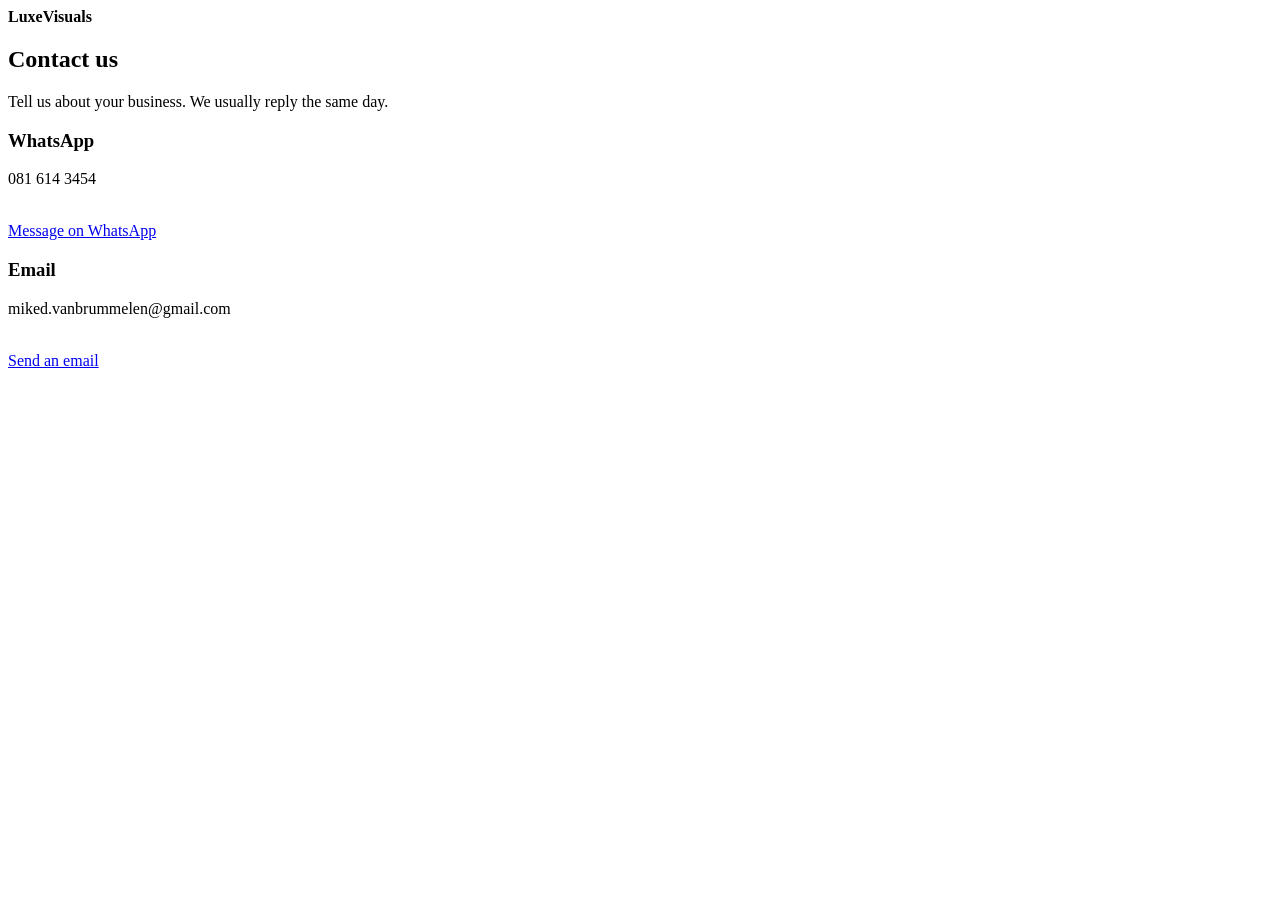
==== contact.html @ f5abe8ee "coffee" ====
<!DOCTYPE html><html lang="en"><head><meta charset="utf-8"><meta name="viewport" content="width=device-width,initial-scale=1"><title>Contact | LuxeVisuals</title><meta name="description" content="Contact LuxeVisuals on WhatsApp or email."><link rel="preconnect" href="https://fonts.googleapis.com"><link rel="preconnect" href="https://fonts.gstatic.com" crossorigin><link href="https://fonts.googleapis.com/css2?family=Bricolage+Grotesque:wght@600;700&family=DM+Sans:wght@400;600&display=swap" rel="stylesheet"><link rel="stylesheet" href="assets/style.css"></head><body><div id="ld"><b>LuxeVisuals</b><i></i></div><header id="hd"></header><main><section class="page"><div class="w"><h1>Contact us</h1><p>Tell us about your business. We usually reply the same day.</p>
<div class="grid"><div class="card rv"><h3>WhatsApp</h3><p>081 614 3454</p><br><a class="btn" href="https://wa.me/27816143454" target="_blank" rel="noopener">Message on WhatsApp</a></div>
<div class="card rv"><h3>Email</h3><p>miked.vanbrummelen@gmail.com</p><br><a class="btn o" href="mailto:miked.vanbrummelen@gmail.com">Send an email</a></div></div></div></section>
</main><footer id="ft"></footer><script src="assets/main.js" defer></script></body></html>
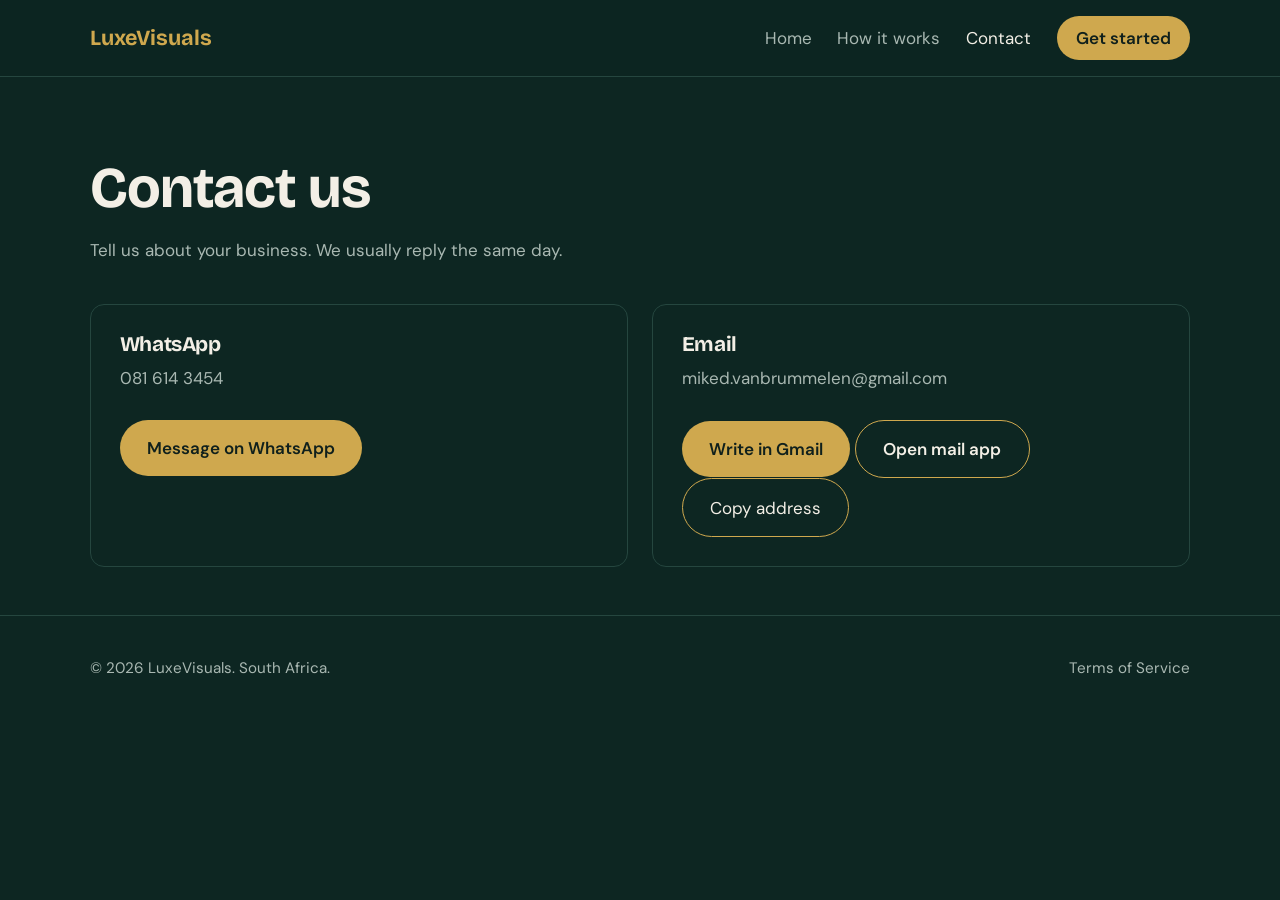
==== commit 151d40f6: "fixes" ====
--- a/contact.html
+++ b/contact.html
@@ -1,4 +1,4 @@
-<!DOCTYPE html><html lang="en"><head><meta charset="utf-8"><meta name="viewport" content="width=device-width,initial-scale=1"><title>Contact | LuxeVisuals</title><meta name="description" content="Contact LuxeVisuals on WhatsApp or email."><link rel="preconnect" href="https://fonts.googleapis.com"><link rel="preconnect" href="https://fonts.gstatic.com" crossorigin><link href="https://fonts.googleapis.com/css2?family=Bricolage+Grotesque:wght@600;700&family=DM+Sans:wght@400;600&display=swap" rel="stylesheet"><link rel="stylesheet" href="assets/style.css"></head><body><div id="ld"><b>LuxeVisuals</b><i></i></div><header id="hd"></header><main><section class="page"><div class="w"><h1>Contact us</h1><p>Tell us about your business. We usually reply the same day.</p>
+<!DOCTYPE html><html lang="en"><head><meta charset="utf-8"><meta name="viewport" content="width=device-width,initial-scale=1"><title>Contact | LuxeVisuals</title><meta name="description" content="Contact LuxeVisuals on WhatsApp or email."><link rel="canonical" href="https://luxevisualsb.github.io/LuxeVisuals/contact.html"><meta name="robots" content="index,follow"><meta property="og:title" content="LuxeVisuals"><meta property="og:type" content="website"><meta property="og:url" content="https://luxevisualsb.github.io/LuxeVisuals/contact.html"><link rel="preconnect" href="https://fonts.googleapis.com"><link rel="preconnect" href="https://fonts.gstatic.com" crossorigin><link href="https://fonts.googleapis.com/css2?family=Bricolage+Grotesque:wght@600;700&family=DM+Sans:wght@400;600&display=swap" rel="stylesheet"><link rel="stylesheet" href="style.css"></head><body><div id="ld"><b>LuxeVisuals</b><i></i></div><header id="hd"></header><main><section class="page"><div class="w"><h1>Contact us</h1><p>Tell us about your business. We usually reply the same day.</p>
 <div class="grid"><div class="card rv"><h3>WhatsApp</h3><p>081 614 3454</p><br><a class="btn" href="https://wa.me/27816143454" target="_blank" rel="noopener">Message on WhatsApp</a></div>
-<div class="card rv"><h3>Email</h3><p>miked.vanbrummelen@gmail.com</p><br><a class="btn o" href="mailto:miked.vanbrummelen@gmail.com">Send an email</a></div></div></div></section>
-</main><footer id="ft"></footer><script src="assets/main.js" defer></script></body></html>
+<div class="card rv"><h3>Email</h3><p>miked.vanbrummelen@gmail.com</p><br><a class="btn" href="https://mail.google.com/mail/?view=cm&fs=1&to=miked.vanbrummelen@gmail.com&su=Enquiry%20from%20LuxeVisuals%20website" target="_blank" rel="noopener">Write in Gmail</a> <a class="btn o" href="mailto:miked.vanbrummelen@gmail.com?subject=Enquiry%20from%20LuxeVisuals%20website">Open mail app</a> <button class="btn o" style="border:1px solid var(--gold);cursor:pointer;font:inherit" onclick="navigator.clipboard.writeText('miked.vanbrummelen@gmail.com');this.textContent='Copied'">Copy address</button></div></div></div></section>
+</main><footer id="ft"></footer><script src="main.js" defer></script></body></html>
--- a/style.css
+++ b/style.css
@@ -0,0 +1,38 @@
+:root{--bg:#0d2622;--bg2:#12332d;--gold:#cfa84e;--ivory:#f3efe6;--mute:#a9b8b2;--line:#25463f;--f:'Bricolage Grotesque',system-ui,sans-serif;--b:'DM Sans',system-ui,sans-serif}
+*{box-sizing:border-box;margin:0}html{scroll-behavior:smooth}
+body{background:var(--bg);color:var(--ivory);font:17px/1.65 var(--b);-webkit-font-smoothing:antialiased}
+a{color:inherit;text-decoration:none}:focus-visible{outline:2px solid var(--gold);outline-offset:3px}
+h1,h2,h3{font-family:var(--f);line-height:1.1;letter-spacing:-.02em}
+h1{font-size:clamp(2.6rem,7vw,5.2rem);font-weight:700}h2{font-size:clamp(1.9rem,4vw,3rem);margin-bottom:1rem}h3{font-size:1.3rem;margin-bottom:.4rem}
+p{color:var(--mute);max-width:62ch}.w{width:min(1100px,90%);margin:auto}section{padding:5.5rem 0}
+#ld{position:fixed;inset:0;z-index:99;background:var(--bg);display:grid;place-content:center;gap:1rem;text-align:center;transition:opacity .35s,visibility .35s}
+#ld b{font:700 1.6rem var(--f);color:var(--gold)}#ld i{display:block;height:2px;width:160px;background:var(--line);position:relative;overflow:hidden}
+#ld i:after{content:"";position:absolute;inset:0;width:40%;background:var(--gold);animation:ld .7s infinite ease-in-out}
+@keyframes ld{from{transform:translateX(-100%)}to{transform:translateX(260%)}}
+#ld.off{opacity:0;visibility:hidden}
+header{position:sticky;top:0;z-index:50;background:rgba(13,38,34,.88);backdrop-filter:blur(10px);border-bottom:1px solid var(--line)}
+header .w{display:flex;justify-content:space-between;align-items:center;padding:1rem 0;gap:1rem;flex-wrap:wrap}
+.logo{font:700 1.35rem var(--f);color:var(--gold)}nav{display:flex;gap:1.6rem;align-items:center}
+nav a{color:var(--mute);transition:color .2s}nav a:hover,nav a.on{color:var(--ivory)}
+.btn{display:inline-block;background:var(--gold);color:#10201c;font-weight:600;padding:.9rem 1.7rem;border-radius:999px;transition:transform .2s,box-shadow .2s}
+.btn:hover{transform:translateY(-2px);box-shadow:0 8px 24px rgba(207,168,78,.28)}
+.btn.o{background:none;color:var(--ivory);border:1px solid var(--gold)}nav .btn{padding:.5rem 1.2rem;color:#10201c}
+.hero{padding:7rem 0 5rem}.hero h1 span{color:var(--gold);font-style:italic}.hero p{font-size:1.2rem;margin:1.5rem 0 2.2rem}
+.hero .w>*{animation:up .8s both}.hero .w>*:nth-child(2){animation-delay:.12s}.hero .w>*:nth-child(3){animation-delay:.24s}
+@keyframes up{from{opacity:0;transform:translateY(24px)}}
+.stats{display:flex;gap:3rem;flex-wrap:wrap;margin-top:3.5rem;padding-top:2rem;border-top:1px solid var(--line)}
+.stats b{font:700 2.4rem var(--f);color:var(--gold);display:block;line-height:1}
+.alt{background:var(--bg2)}.grid{display:grid;grid-template-columns:repeat(auto-fit,minmax(260px,1fr));gap:1.5rem;margin-top:2.5rem}
+.card{border:1px solid var(--line);border-radius:14px;padding:1.8rem;background:var(--bg);transition:border-color .25s,transform .25s}
+.card:hover{border-color:var(--gold);transform:translateY(-4px)}.card q{display:block;color:var(--ivory);margin-bottom:1rem;quotes:none}
+.card small{color:var(--gold)}
+.steps{margin-top:2.5rem;display:grid;gap:1.2rem;counter-reset:s}.step{display:grid;grid-template-columns:3.2rem 1fr;gap:1.2rem;padding:1.6rem;border:1px solid var(--line);border-radius:14px;background:var(--bg2)}
+.step:before{counter-increment:s;content:counter(s);font:700 1.3rem var(--f);width:3.2rem;height:3.2rem;border-radius:50%;background:var(--gold);color:#10201c;display:grid;place-items:center}
+.price{font:700 2rem var(--f);color:var(--gold)}.cta{text-align:center}.cta p{margin:0 auto 2rem}
+.page{padding:5rem 0 3rem}.page h1{font-size:clamp(2.2rem,5vw,3.6rem);margin-bottom:1rem}
+.terms li{list-style:none;padding:1.4rem 0;border-bottom:1px solid var(--line)}.terms li:first-child{border-top:1px solid var(--line)}
+footer{border-top:1px solid var(--line);padding:2.5rem 0;color:var(--mute);font-size:.95rem}
+footer .w{display:flex;justify-content:space-between;flex-wrap:wrap;gap:1rem}footer a:hover{color:var(--gold)}
+.rv{opacity:0;transform:translateY(20px);transition:opacity .6s,transform .6s}.rv.in{opacity:1;transform:none}
+@media(max-width:640px){nav{gap:1rem;font-size:.95rem}section{padding:4rem 0}.hero{padding:4rem 0 3rem}}
+@media(prefers-reduced-motion:reduce){*{animation:none!important;transition:none!important}.rv{opacity:1;transform:none}}
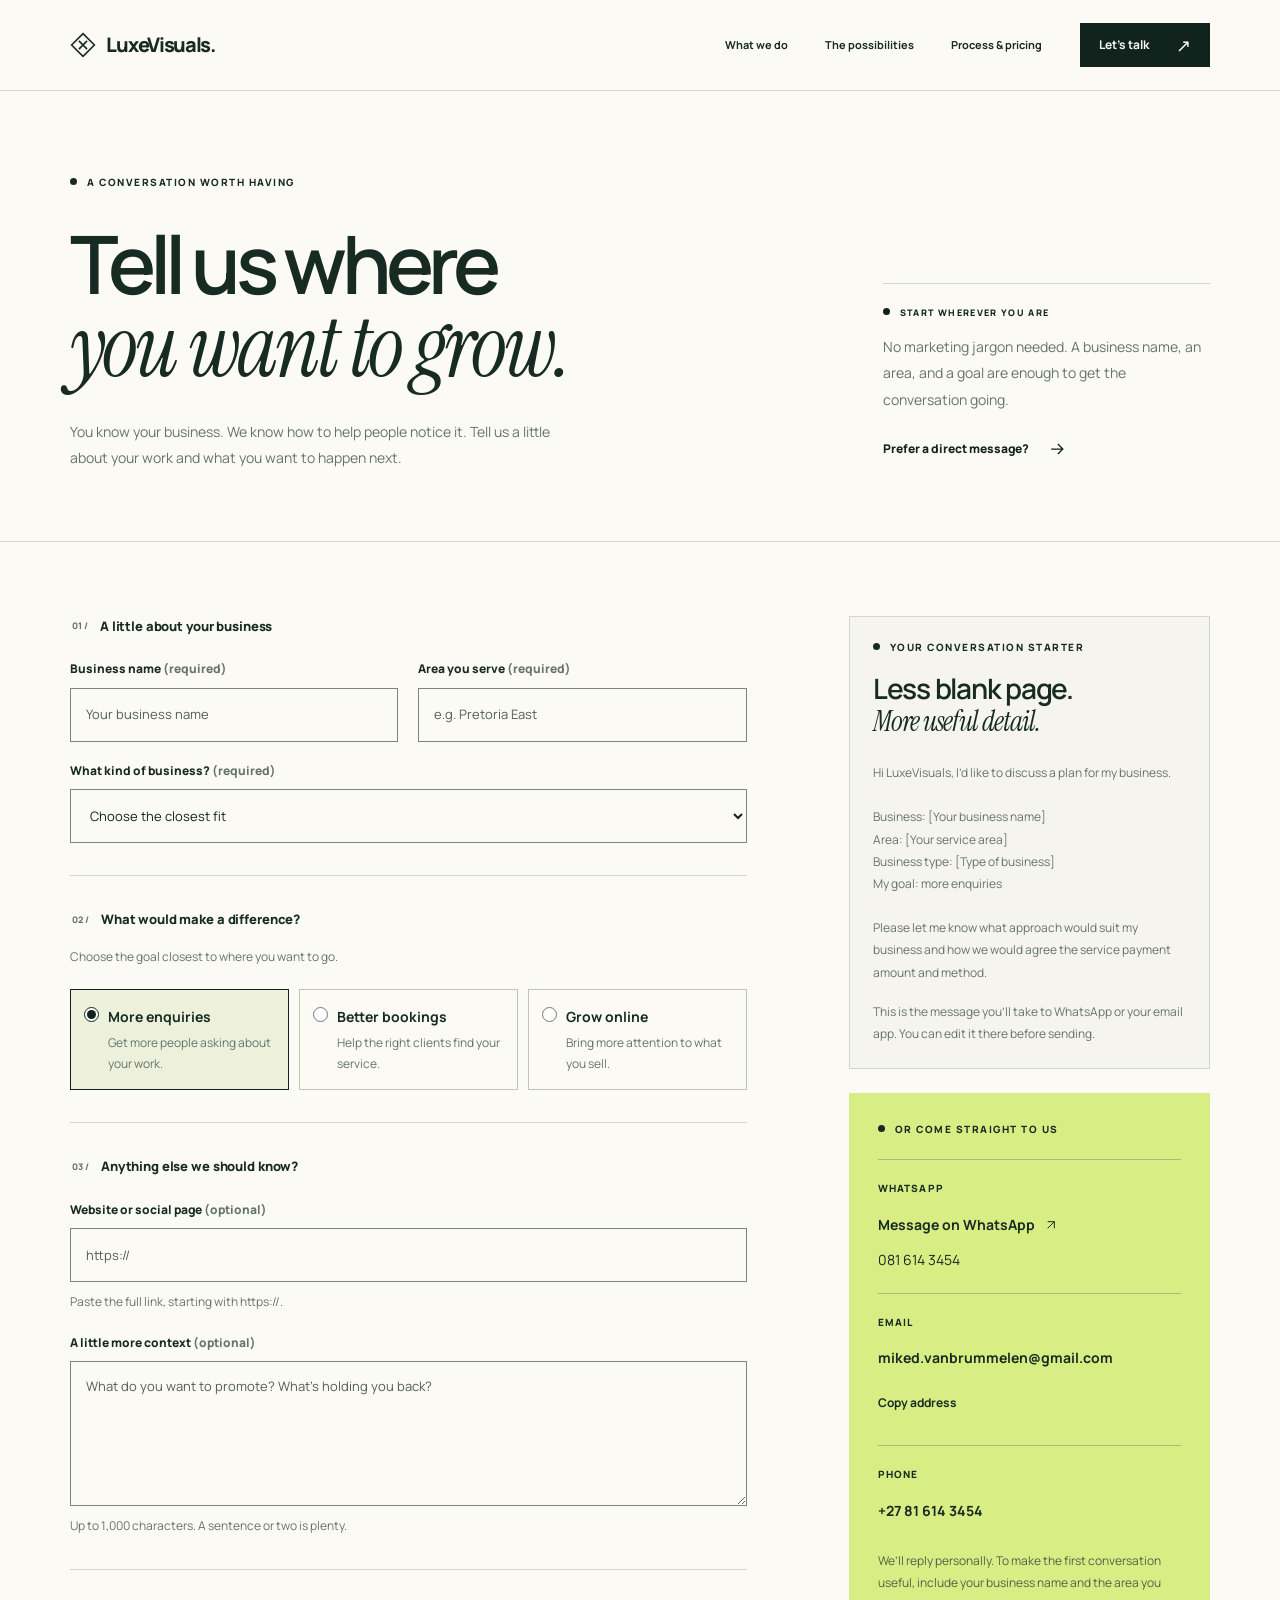
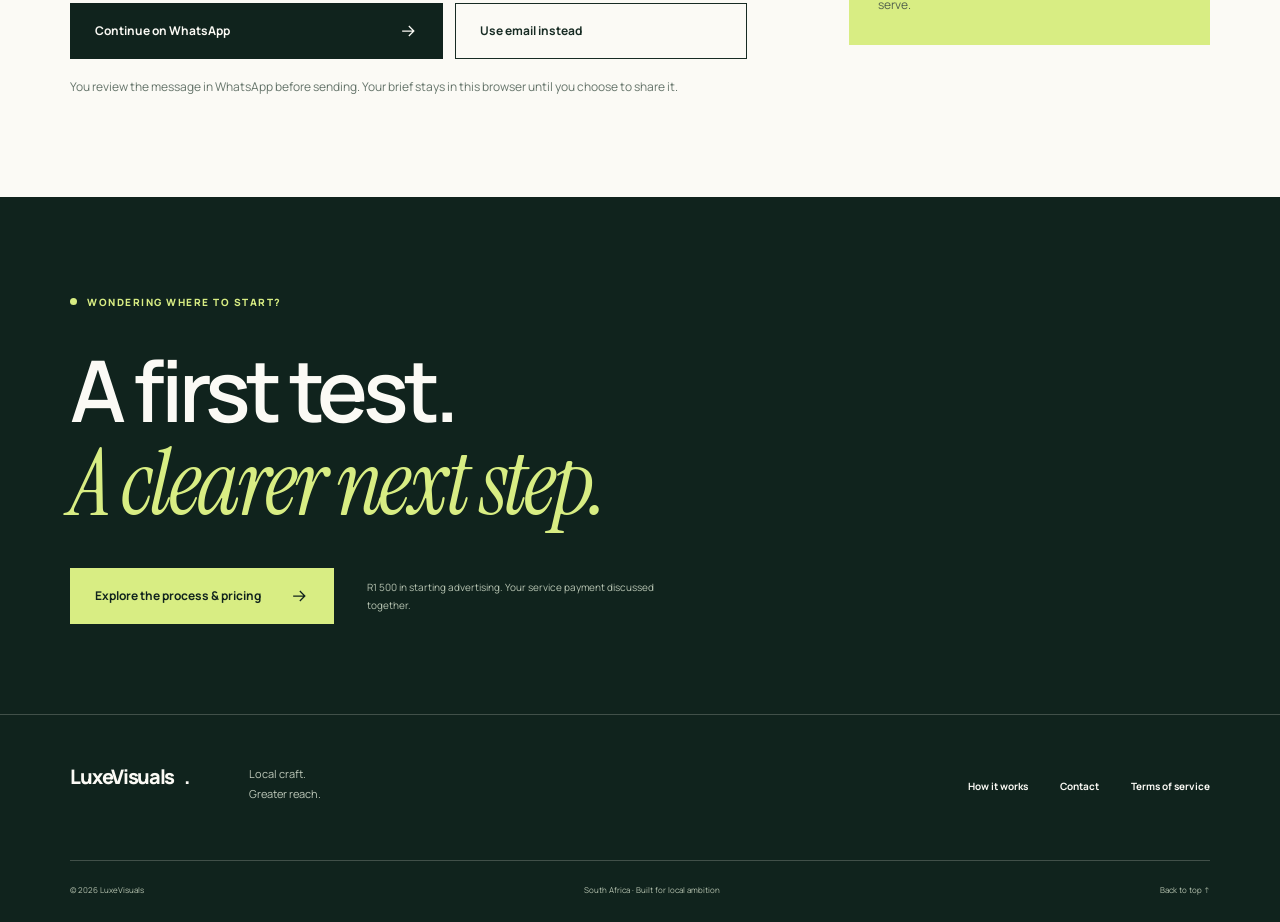
==== commit a82df819: "V2" ====
--- a/contact.html
+++ b/contact.html
@@ -1,4 +1,117 @@
-<!DOCTYPE html><html lang="en"><head><meta charset="utf-8"><meta name="viewport" content="width=device-width,initial-scale=1"><title>Contact | LuxeVisuals</title><meta name="description" content="Contact LuxeVisuals on WhatsApp or email."><link rel="canonical" href="https://luxevisualsb.github.io/LuxeVisuals/contact.html"><meta name="robots" content="index,follow"><meta property="og:title" content="LuxeVisuals"><meta property="og:type" content="website"><meta property="og:url" content="https://luxevisualsb.github.io/LuxeVisuals/contact.html"><link rel="preconnect" href="https://fonts.googleapis.com"><link rel="preconnect" href="https://fonts.gstatic.com" crossorigin><link href="https://fonts.googleapis.com/css2?family=Bricolage+Grotesque:wght@600;700&family=DM+Sans:wght@400;600&display=swap" rel="stylesheet"><link rel="stylesheet" href="style.css"></head><body><div id="ld"><b>LuxeVisuals</b><i></i></div><header id="hd"></header><main><section class="page"><div class="w"><h1>Contact us</h1><p>Tell us about your business. We usually reply the same day.</p>
-<div class="grid"><div class="card rv"><h3>WhatsApp</h3><p>081 614 3454</p><br><a class="btn" href="https://wa.me/27816143454" target="_blank" rel="noopener">Message on WhatsApp</a></div>
-<div class="card rv"><h3>Email</h3><p>miked.vanbrummelen@gmail.com</p><br><a class="btn" href="https://mail.google.com/mail/?view=cm&fs=1&to=miked.vanbrummelen@gmail.com&su=Enquiry%20from%20LuxeVisuals%20website" target="_blank" rel="noopener">Write in Gmail</a> <a class="btn o" href="mailto:miked.vanbrummelen@gmail.com?subject=Enquiry%20from%20LuxeVisuals%20website">Open mail app</a> <button class="btn o" style="border:1px solid var(--gold);cursor:pointer;font:inherit" onclick="navigator.clipboard.writeText('miked.vanbrummelen@gmail.com');this.textContent='Copied'">Copy address</button></div></div></div></section>
-</main><footer id="ft"></footer><script src="main.js" defer></script></body></html>
+<!DOCTYPE html>
+<html lang="en-ZA">
+<head>
+  <meta charset="utf-8">
+  <meta name="viewport" content="width=device-width, initial-scale=1">
+  <meta name="theme-color" content="#10231d">
+  <title>Let’s talk about your business | LuxeVisuals</title>
+  <meta name="description" content="Tell LuxeVisuals about your business, the area you serve, and your next goal. Build a quick brief or reach us directly on WhatsApp, email, or phone.">
+  <link rel="canonical" href="https://luxevisualsb.github.io/LuxeVisuals/contact.html">
+  <meta name="robots" content="index,follow">
+  <meta property="og:title" content="Tell us where you want to grow. | LuxeVisuals">
+  <meta property="og:description" content="A few details about your business are all we need to start a useful conversation.">
+  <meta property="og:type" content="website">
+  <meta property="og:url" content="https://luxevisualsb.github.io/LuxeVisuals/contact.html">
+  <meta property="og:locale" content="en_ZA">
+  <link rel="icon" href="assets/favicon.svg" type="image/svg+xml">
+  <link rel="preconnect" href="https://fonts.googleapis.com">
+  <link rel="preconnect" href="https://fonts.gstatic.com" crossorigin>
+  <link href="https://fonts.googleapis.com/css2?family=Instrument+Serif:ital@1&amp;family=Manrope:wght@400;500;600;700;800&amp;display=swap" rel="stylesheet">
+  <link rel="stylesheet" href="style.css">
+  <script type="module" src="main.js"></script>
+  <noscript><style>.brief-form,.brief-preview{display:none}</style></noscript>
+</head>
+<body data-page="contact">
+  <a class="skip-link" href="#main">Skip to content</a>
+  <header class="site-header"><div class="wrap header-inner">
+    <a class="brand" href="index.html" aria-label="LuxeVisuals home"><svg viewBox="0 0 32 32" width="30" height="30" aria-hidden="true"><path d="M16 2 30 16 16 30 2 16Z" fill="none" stroke="currentColor" stroke-width="2"/><path d="m11 11 10 10M21 11 11 21" stroke="currentColor" stroke-width="2"/></svg><span>LuxeVisuals<span class="brand-dot">.</span></span></a>
+    <button class="menu-toggle" type="button" aria-expanded="false" aria-controls="site-nav">Menu <span class="menu-icon" aria-hidden="true"></span></button>
+    <nav class="site-nav" id="site-nav" aria-label="Main navigation"><a href="index.html#approach">What we do</a><a href="index.html#examples">The possibilities</a><a href="how-it-works.html">Process &amp; pricing</a><a class="button button-small" href="contact.html" aria-current="page">Let’s talk <span aria-hidden="true">↗</span></a></nav>
+  </div></header>
+  <main id="main">
+    <section class="page-hero">
+      <div class="wrap page-hero-grid">
+        <div>
+          <p class="eyebrow">A conversation worth having</p>
+          <h1 class="page-title">Tell us where<br><em>you want to grow.</em></h1>
+          <p class="page-lede">You know your business. We know how to help people notice it. Tell us a little about your work and what you want to happen next.</p>
+        </div>
+        <aside class="side-note">
+          <p class="eyebrow">Start wherever you are</p>
+          <p>No marketing jargon needed. A business name, an area, and a goal are enough to get the conversation going.</p>
+          <a class="text-link" href="#direct-contact">Prefer a direct message?<svg class="arrow" viewBox="0 0 24 24" fill="none" aria-hidden="true"><path d="M5 12h14m-6-6 6 6-6 6" stroke="currentColor" stroke-width="1.5"/></svg></a>
+        </aside>
+      </div>
+    </section>
+
+    <section class="contact-section">
+      <div class="wrap contact-layout">
+        <div>
+          <noscript><p class="form-help">The guided brief needs JavaScript. You can still contact us using any of the direct links below. Tell us your business name, area, and what you’d like to achieve.</p></noscript>
+          <p id="brief-fallback" class="form-help">Tell us your business name, the area you serve and what you’d like to achieve. <a href="#direct-contact">Use the direct contact links.</a></p>
+          <form class="brief-form" id="brief-form" hidden aria-describedby="brief-privacy">
+            <fieldset class="form-section">
+              <legend class="form-step-label"><span>01 /</span> A little about your business</legend>
+              <div class="field-grid">
+                <div class="field"><label for="business">Business name <span class="muted">(required)</span></label><input id="business" name="business" type="text" autocomplete="organization" maxlength="80" required placeholder="Your business name"></div>
+                <div class="field"><label for="area">Area you serve <span class="muted">(required)</span></label><input id="area" name="area" type="text" autocomplete="address-level2" maxlength="80" required placeholder="e.g. Pretoria East"></div>
+              </div>
+              <div class="field"><label for="industry">What kind of business? <span class="muted">(required)</span></label><select id="industry" name="industry" required><option value="" disabled selected>Choose the closest fit</option><option value="barber">Barbering</option><option value="plumber">Plumbing &amp; trades</option><option value="salon">Hair &amp; beauty</option><option value="other">Another local business</option><option value="online">Online business</option></select></div>
+            </fieldset>
+
+            <fieldset class="form-section">
+              <legend class="form-step-label"><span>02 /</span> What would make a difference?</legend>
+              <p class="form-help" id="goal-help">Choose the goal closest to where you want to go.</p>
+              <div class="choice-grid" aria-describedby="goal-help">
+                <label class="choice"><input type="radio" name="goal" value="more enquiries" checked><span><strong>More enquiries</strong><small>Get more people asking about your work.</small></span></label>
+                <label class="choice"><input type="radio" name="goal" value="better bookings"><span><strong>Better bookings</strong><small>Help the right clients find your service.</small></span></label>
+                <label class="choice"><input type="radio" name="goal" value="grow online"><span><strong>Grow online</strong><small>Bring more attention to what you sell.</small></span></label>
+              </div>
+            </fieldset>
+
+            <fieldset class="form-section">
+              <legend class="form-step-label"><span>03 /</span> Anything else we should know?</legend>
+              <div class="field"><label for="website">Website or social page <span class="muted">(optional)</span></label><input id="website" name="website" type="url" autocomplete="url" maxlength="200" placeholder="https://" aria-describedby="website-help"><small class="form-help" id="website-help">Paste the full link, starting with https://.</small></div>
+              <div class="field"><label for="details">A little more context <span class="muted">(optional)</span></label><textarea id="details" name="details" rows="5" maxlength="1000" placeholder="What do you want to promote? What’s holding you back?" aria-describedby="details-help"></textarea><small class="form-help" id="details-help">Up to 1,000 characters. A sentence or two is plenty.</small></div>
+            </fieldset>
+
+            <div class="form-actions">
+              <button class="button" type="submit">Continue on WhatsApp<svg class="arrow" viewBox="0 0 24 24" fill="none" aria-hidden="true"><path d="M5 12h14m-6-6 6 6-6 6" stroke="currentColor" stroke-width="1.5"/></svg></button>
+              <button class="button button-outline" id="email-brief" type="button">Use email instead</button>
+            </div>
+            <p class="form-help" id="brief-privacy">You review the message in WhatsApp before sending. Your brief stays in this browser until you choose to share it.</p>
+            <p id="form-status" role="status" aria-live="polite"></p>
+          </form>
+        </div>
+
+        <aside class="contact-sidebar">
+          <div class="brief-preview">
+            <p class="eyebrow">Your conversation starter</p>
+            <h2>Less blank page.<br><em>More useful detail.</em></h2>
+            <pre id="brief-preview" aria-label="Preview of your business brief">Hi LuxeVisuals, I’d like to talk about my business.
+
+Add your details to build your brief here.</pre>
+            <p class="form-help">This is the message you’ll take to WhatsApp or your email app. You can edit it there before sending.</p>
+          </div>
+          <div class="contact-direct" id="direct-contact">
+            <p class="eyebrow">Or come straight to us</p>
+            <div class="contact-item"><h3>WhatsApp</h3><a class="text-link" href="https://wa.me/27816143454" target="_blank" rel="noopener noreferrer">Message on WhatsApp<svg class="arrow" viewBox="0 0 24 24" fill="none" aria-hidden="true"><path d="M7 17 17 7M7 7h10v10" stroke="currentColor" stroke-width="1.5"/></svg><span class="sr-only"> (opens in a new tab)</span></a><p>081 614 3454</p></div>
+            <div class="contact-item"><h3>Email</h3><a href="mailto:miked.vanbrummelen@gmail.com?subject=Let%E2%80%99s%20talk%20about%20my%20business">miked.vanbrummelen@gmail.com</a><button class="copy-button" type="button" data-copy-email="miked.vanbrummelen@gmail.com" aria-label="Copy email address">Copy address</button></div>
+            <div class="contact-item"><h3>Phone</h3><a href="tel:+27816143454">+27 81 614 3454</a></div>
+            <p class="form-help">We’ll reply personally. To make the first conversation useful, include your business name and the area you serve.</p>
+          </div>
+        </aside>
+      </div>
+    </section>
+
+    <section class="closing-section">
+      <div class="wrap">
+        <p class="eyebrow">Wondering where to start?</p>
+        <h2>A first test.<br><em>A clearer next step.</em></h2>
+        <div class="closing-actions"><a class="button button-light" href="how-it-works.html">Explore the process &amp; pricing<svg class="arrow" viewBox="0 0 24 24" fill="none" aria-hidden="true"><path d="M5 12h14m-6-6 6 6-6 6" stroke="currentColor" stroke-width="1.5"/></svg></a><p>R1 500 in starting advertising. Your service payment discussed together.</p></div>
+      </div>
+    </section>
+  </main>
+  <footer class="site-footer"><div class="wrap"><div class="footer-top"><a class="brand" href="index.html">LuxeVisuals<span class="brand-dot">.</span></a><p class="footer-tagline">Local craft.<br>Greater reach.</p><nav class="footer-links" aria-label="Footer"><a href="how-it-works.html">How it works</a><a href="contact.html">Contact</a><a href="terms.html">Terms of service</a></nav></div><div class="footer-bottom"><span>© <span data-year>2026</span> LuxeVisuals</span><span>South Africa · Built for local ambition</span><a href="#main">Back to top ↑</a></div></div></footer>
+</body>
+</html>
--- a/style.css
+++ b/style.css
@@ -1,38 +1,905 @@
-:root{--bg:#0d2622;--bg2:#12332d;--gold:#cfa84e;--ivory:#f3efe6;--mute:#a9b8b2;--line:#25463f;--f:'Bricolage Grotesque',system-ui,sans-serif;--b:'DM Sans',system-ui,sans-serif}
-*{box-sizing:border-box;margin:0}html{scroll-behavior:smooth}
-body{background:var(--bg);color:var(--ivory);font:17px/1.65 var(--b);-webkit-font-smoothing:antialiased}
-a{color:inherit;text-decoration:none}:focus-visible{outline:2px solid var(--gold);outline-offset:3px}
-h1,h2,h3{font-family:var(--f);line-height:1.1;letter-spacing:-.02em}
-h1{font-size:clamp(2.6rem,7vw,5.2rem);font-weight:700}h2{font-size:clamp(1.9rem,4vw,3rem);margin-bottom:1rem}h3{font-size:1.3rem;margin-bottom:.4rem}
-p{color:var(--mute);max-width:62ch}.w{width:min(1100px,90%);margin:auto}section{padding:5.5rem 0}
-#ld{position:fixed;inset:0;z-index:99;background:var(--bg);display:grid;place-content:center;gap:1rem;text-align:center;transition:opacity .35s,visibility .35s}
-#ld b{font:700 1.6rem var(--f);color:var(--gold)}#ld i{display:block;height:2px;width:160px;background:var(--line);position:relative;overflow:hidden}
-#ld i:after{content:"";position:absolute;inset:0;width:40%;background:var(--gold);animation:ld .7s infinite ease-in-out}
-@keyframes ld{from{transform:translateX(-100%)}to{transform:translateX(260%)}}
-#ld.off{opacity:0;visibility:hidden}
-header{position:sticky;top:0;z-index:50;background:rgba(13,38,34,.88);backdrop-filter:blur(10px);border-bottom:1px solid var(--line)}
-header .w{display:flex;justify-content:space-between;align-items:center;padding:1rem 0;gap:1rem;flex-wrap:wrap}
-.logo{font:700 1.35rem var(--f);color:var(--gold)}nav{display:flex;gap:1.6rem;align-items:center}
-nav a{color:var(--mute);transition:color .2s}nav a:hover,nav a.on{color:var(--ivory)}
-.btn{display:inline-block;background:var(--gold);color:#10201c;font-weight:600;padding:.9rem 1.7rem;border-radius:999px;transition:transform .2s,box-shadow .2s}
-.btn:hover{transform:translateY(-2px);box-shadow:0 8px 24px rgba(207,168,78,.28)}
-.btn.o{background:none;color:var(--ivory);border:1px solid var(--gold)}nav .btn{padding:.5rem 1.2rem;color:#10201c}
-.hero{padding:7rem 0 5rem}.hero h1 span{color:var(--gold);font-style:italic}.hero p{font-size:1.2rem;margin:1.5rem 0 2.2rem}
-.hero .w>*{animation:up .8s both}.hero .w>*:nth-child(2){animation-delay:.12s}.hero .w>*:nth-child(3){animation-delay:.24s}
-@keyframes up{from{opacity:0;transform:translateY(24px)}}
-.stats{display:flex;gap:3rem;flex-wrap:wrap;margin-top:3.5rem;padding-top:2rem;border-top:1px solid var(--line)}
-.stats b{font:700 2.4rem var(--f);color:var(--gold);display:block;line-height:1}
-.alt{background:var(--bg2)}.grid{display:grid;grid-template-columns:repeat(auto-fit,minmax(260px,1fr));gap:1.5rem;margin-top:2.5rem}
-.card{border:1px solid var(--line);border-radius:14px;padding:1.8rem;background:var(--bg);transition:border-color .25s,transform .25s}
-.card:hover{border-color:var(--gold);transform:translateY(-4px)}.card q{display:block;color:var(--ivory);margin-bottom:1rem;quotes:none}
-.card small{color:var(--gold)}
-.steps{margin-top:2.5rem;display:grid;gap:1.2rem;counter-reset:s}.step{display:grid;grid-template-columns:3.2rem 1fr;gap:1.2rem;padding:1.6rem;border:1px solid var(--line);border-radius:14px;background:var(--bg2)}
-.step:before{counter-increment:s;content:counter(s);font:700 1.3rem var(--f);width:3.2rem;height:3.2rem;border-radius:50%;background:var(--gold);color:#10201c;display:grid;place-items:center}
-.price{font:700 2rem var(--f);color:var(--gold)}.cta{text-align:center}.cta p{margin:0 auto 2rem}
-.page{padding:5rem 0 3rem}.page h1{font-size:clamp(2.2rem,5vw,3.6rem);margin-bottom:1rem}
-.terms li{list-style:none;padding:1.4rem 0;border-bottom:1px solid var(--line)}.terms li:first-child{border-top:1px solid var(--line)}
-footer{border-top:1px solid var(--line);padding:2.5rem 0;color:var(--mute);font-size:.95rem}
-footer .w{display:flex;justify-content:space-between;flex-wrap:wrap;gap:1rem}footer a:hover{color:var(--gold)}
-.rv{opacity:0;transform:translateY(20px);transition:opacity .6s,transform .6s}.rv.in{opacity:1;transform:none}
-@media(max-width:640px){nav{gap:1rem;font-size:.95rem}section{padding:4rem 0}.hero{padding:4rem 0 3rem}}
-@media(prefers-reduced-motion:reduce){*{animation:none!important;transition:none!important}.rv{opacity:1;transform:none}}
+/* LuxeVisuals — a small, independent visual system. */
+:root {
+  --forest: #10231d;
+  --ink: #172b23;
+  --lime: #d8ed83;
+  --paper: #f5f4ed;
+  --white: #fbfaf5;
+  --muted: #65746a;
+  --line: #d1d7cb;
+  --dark-line: #415049;
+  --font-body: "Manrope", "Segoe UI", Arial, sans-serif;
+  --font-editorial: "Instrument Serif", Georgia, serif;
+  --ease: cubic-bezier(.22, 1, .36, 1);
+  --gutter: clamp(22px, 5.5vw, 88px);
+}
+
+*,
+*::before,
+*::after { box-sizing: border-box; }
+html { scroll-behavior: smooth; scroll-padding-top: 108px; }
+body { margin: 0; background: var(--white); color: var(--ink); font-family: var(--font-body); font-size: 15px; line-height: 1.65; -webkit-font-smoothing: antialiased; }
+button,
+input,
+select,
+textarea { font: inherit; }
+button,
+a,
+input,
+select,
+textarea,
+summary { -webkit-tap-highlight-color: transparent; }
+button { color: inherit; }
+button,
+summary { cursor: pointer; }
+img { display: block; max-width: 100%; }
+svg { display: block; flex-shrink: 0; }
+a { color: inherit; text-decoration: none; }
+p,
+h1,
+h2,
+h3,
+h4,
+dl,
+dd { margin: 0; }
+h1,
+h2,
+h3,
+h4 { font-weight: 600; }
+em { font-family: var(--font-editorial); font-weight: 400; letter-spacing: -.035em; }
+ul { margin: 0; padding: 0; }
+button { border-radius: 0; }
+[hidden] { display: none !important; }
+::selection { background: var(--lime); color: var(--forest); }
+:focus-visible { outline: 3px solid #527817; outline-offset: 5px; }
+.wrap { width: min(100% - var(--gutter) * 2, 1280px); margin-inline: auto; }
+
+/* Short entrance motion; no animation gate, scroll hijacking or loading delay. */
+@media (prefers-reduced-motion: no-preference) {
+  .hero-copy h1 { animation: arrival 650ms var(--ease) both; }
+  .hero-description { animation: arrival 700ms var(--ease) both; }
+  .hero-actions { animation: arrival 750ms var(--ease) both; }
+}
+@keyframes arrival {
+  from { opacity: .35; transform: translateY(14px); }
+  to { opacity: 1; transform: translateY(0); }
+}
+.sr-only { position: absolute; width: 1px; height: 1px; padding: 0; margin: -1px; overflow: hidden; clip: rect(0, 0, 0, 0); white-space: nowrap; border: 0; }
+.skip-link { position: fixed; left: 20px; top: 16px; z-index: 100; padding: 12px 18px; background: var(--lime); color: var(--forest); transform: translateY(-160%); font-weight: 700; }
+.skip-link:focus { transform: translateY(0); }
+.muted { color: var(--muted); }
+.eyebrow { display: block; font-size: 10px; font-weight: 800; line-height: 1.5; letter-spacing: .15em; text-transform: uppercase; }
+.eyebrow::before { content: ""; display: inline-block; width: 7px; height: 7px; margin-right: 10px; border-radius: 50%; background: currentColor; vertical-align: 1px; }
+.arrow { width: 20px; height: 20px; transition: transform 250ms var(--ease); }
+.button { display: inline-flex; align-items: center; justify-content: space-between; gap: 28px; min-height: 56px; padding: 16px 24px; border: 1px solid var(--forest); background: var(--forest); color: var(--white); font-size: 12px; font-weight: 700; line-height: 1.5; text-align: left; cursor: pointer; transition: background 200ms ease, color 200ms ease, border-color 200ms ease; }
+.button:hover { background: #244b3a; border-color: #244b3a; }
+.button:hover .arrow { transform: translateX(4px); }
+.button > span[aria-hidden="true"] { min-width: 18px; font-size: 18px; font-weight: 400; line-height: 1; text-align: right; transition: transform 200ms var(--ease); }
+.button:hover > span[aria-hidden="true"] { transform: translate(2px, -2px); }
+.button-small { min-height: 44px; padding: 11px 18px; gap: 24px; }
+.button-light { border-color: var(--lime); background: var(--lime); color: var(--forest); }
+.button-light:hover { border-color: #e7f4b3; background: #e7f4b3; }
+.button-outline { display: inline-flex; align-items: center; justify-content: space-between; min-height: 56px; padding: 16px 24px; gap: 32px; border: 1px solid currentColor; background: transparent; color: inherit; font-size: 12px; font-weight: 700; line-height: 1.5; transition: background 200ms ease, color 200ms ease; }
+.button-outline:hover { background: var(--forest); color: var(--white); }
+.button-outline:hover .arrow { transform: translateX(4px); }
+.text-link { display: inline-flex; align-items: center; gap: 18px; min-height: 44px; font-size: 12px; font-weight: 800; line-height: 1.5; }
+.text-link::after { content: "↗"; font-size: 20px; font-weight: 400; transition: transform 200ms var(--ease); }
+.text-link:has(.arrow)::after { display: none; }
+.text-link:has(> span[aria-hidden="true"])::after { display: none; }
+.text-link > span[aria-hidden="true"] { font-size: 18px; font-weight: 400; transition: transform 200ms var(--ease); }
+.text-link:hover > span[aria-hidden="true"] { transform: translate(2px, -2px); }
+.text-link:hover::after { transform: translate(2px, -2px); }
+.text-link:hover .arrow { transform: translate(2px, -2px); }
+.text-link:hover { text-decoration: underline; text-underline-offset: 6px; }
+
+/* The navigation remains available without JavaScript. */
+.site-header { position: sticky; top: 0; z-index: 30; background: var(--white); border-bottom: 1px solid var(--line); }
+.header-inner { min-height: 90px; display: flex; align-items: center; justify-content: space-between; gap: 32px; }
+.brand { display: inline-flex; align-items: center; gap: 10px; flex-shrink: 0; font-size: 20px; font-weight: 800; letter-spacing: -.065em; line-height: 1; }
+.brand svg { width: 26px; height: 32px; }
+.site-nav { display: flex; align-items: center; gap: clamp(20px, 2.9vw, 44px); }
+.site-nav > a:not(.button) { display: inline-flex; min-height: 44px; align-items: center; font-size: 11px; font-weight: 700; line-height: 1.4; position: relative; }
+.site-nav > a:not(.button)::after { position: absolute; left: 0; right: 0; bottom: 6px; height: 1px; content: ""; background: currentColor; transform: scaleX(0); transform-origin: left; transition: transform 200ms var(--ease); }
+.site-nav > a:not(.button):hover::after,
+.site-nav > a[aria-current="page"]::after { transform: scaleX(1); }
+.menu-toggle { display: none; min-height: 44px; min-width: 70px; align-items: center; justify-content: space-between; gap: 12px; border: 0; padding: 10px 0 10px 10px; background: transparent; font-size: 11px; font-weight: 800; }
+.menu-icon { position: relative; width: 19px; height: 14px; }
+.menu-icon::before,
+.menu-icon::after { content: ""; position: absolute; left: 0; width: 19px; height: 1px; background: currentColor; transition: transform 200ms ease, top 200ms ease; }
+.menu-icon::before { top: 3px; }
+.menu-icon::after { top: 10px; }
+.menu-toggle[aria-expanded="true"] .menu-icon::before { top: 7px; transform: rotate(45deg); }
+.menu-toggle[aria-expanded="true"] .menu-icon::after { top: 7px; transform: rotate(-45deg); }
+
+/* First impression: one oversized statement and one considered photograph. */
+.hero { overflow: hidden; padding: 58px 0 54px; }
+.hero-layout { display: grid; grid-template-columns: 1.16fr 1fr; gap: clamp(28px, 5vw, 78px); align-items: center; }
+.hero-copy { padding: 24px 0 32px; }
+.hero-copy > .eyebrow { margin-bottom: 35px; }
+.eyebrow:has(.status-dot)::before { display: none; }
+.status-dot { display: inline-block; width: 7px; height: 7px; margin-right: 9px; border-radius: 50%; background: #527817; vertical-align: 1px; }
+.hero h1 { font-size: clamp(74px, 7.85vw, 119px); letter-spacing: -.075em; line-height: .98; white-space: nowrap; }
+.hero h1 em { display: inline-block; padding-right: .045em; font-size: 1.085em; line-height: .98; }
+.hero-description { max-width: 380px; margin-top: 31px; color: #506156; font-size: 15px; line-height: 1.85; }
+.hero-actions { display: flex; flex-wrap: wrap; align-items: center; gap: 20px 27px; margin-top: 30px; }
+.hero-note { max-width: 340px; margin-top: 19px; font-size: 10px; color: var(--muted); line-height: 1.65; }
+.hero-visual { position: relative; height: clamp(465px, 43vw, 630px); min-width: 0; background: #c4c2b9; }
+.hero-visual > img { width: 100%; height: 100%; object-fit: cover; object-position: center 45%; }
+.visual-corner { position: absolute; top: 22px; left: 24px; padding: 8px 10px; color: var(--white); background: var(--forest); font-size: 8px; font-weight: 700; letter-spacing: .13em; text-transform: uppercase; line-height: 1.5; }
+.hero-stamp { display: flex; flex-direction: column; position: absolute; top: 35%; left: -39px; width: 96px; height: 96px; padding: 8px; gap: 5px; align-items: center; justify-content: center; border: 6px solid var(--white); border-radius: 50%; background: var(--lime); color: var(--forest); font-family: var(--font-editorial); font-size: 23px; font-style: italic; line-height: .95; text-align: center; transform: rotate(-12deg); }
+.hero-stamp > span { font-family: var(--font-body); font-size: 6px; font-style: normal; font-weight: 800; letter-spacing: .02em; line-height: 1; text-transform: uppercase; white-space: nowrap; }
+.hero-stamp > b { font-size: 29px; font-weight: 400; line-height: .85; }
+.hero-stamp svg { width: 60px; height: 60px; }
+.visual-caption { position: absolute; bottom: 25px; left: 25px; right: 25px; display: flex; justify-content: space-between; align-items: center; gap: 24px; padding: 16px 20px; color: var(--forest); background: var(--white); font-size: 10px; line-height: 1.5; }
+.visual-caption strong { font-size: 12px; font-weight: 800; }
+.visual-caption span { color: var(--muted); }
+.visual-caption .arrow { width: 25px; height: 25px; }
+.visual-caption > .eyebrow { max-width: 125px; font-size: 8px; letter-spacing: .08em; line-height: 1.6; }
+.visual-caption > .eyebrow::before { display: none; }
+.visual-caption > span[aria-hidden="true"] { color: var(--forest); font-size: 23px; }
+.hero-bottom { border-top: 1px solid var(--line); border-bottom: 1px solid var(--line); }
+.hero-bottom > .wrap { display: flex; align-items: center; justify-content: space-between; gap: 30px; min-height: 91px; }
+.hero-bottom-label { max-width: 170px; font-size: 9px; font-weight: 800; line-height: 1.65; letter-spacing: .12em; text-transform: uppercase; }
+.service-strip { display: flex; align-items: center; gap: clamp(25px, 5vw, 78px); font-size: 17px; font-weight: 500; letter-spacing: -.035em; }
+.service-strip > * { display: inline-flex; align-items: center; gap: clamp(25px, 5vw, 78px); }
+.service-strip > * + *::before { content: "+"; color: #a0aa9d; font-size: 16px; font-weight: 400; }
+.service-strip:has(> span[aria-hidden="true"]) > * + *::before { display: none; }
+.service-strip > span[aria-hidden="true"] { font-size: 21px; font-weight: 400; color: #8e9b86; }
+
+/* Numbered rows keep the story readable instead of multiplying cards. */
+.approach-section { padding: 117px 0 115px; }
+.section-label { display: flex; align-items: center; gap: 12px; padding-bottom: 20px; margin-bottom: 47px; border-bottom: 1px solid var(--line); font-size: 9px; font-weight: 800; letter-spacing: .13em; line-height: 1.5; text-transform: uppercase; }
+.section-label > span:first-child { color: var(--muted); min-width: 24px; }
+.approach-layout { display: grid; grid-template-columns: 1fr 1fr; gap: clamp(55px, 10vw, 148px); }
+.approach-intro h2 { max-width: 490px; font-size: clamp(39px, 4vw, 59px); letter-spacing: -.065em; line-height: 1.07; }
+.approach-intro > p { max-width: 360px; margin-top: 27px; color: var(--muted); font-size: 14px; line-height: 1.85; }
+.approach-intro .text-link { margin-top: 22px; }
+.benefit-list { margin-top: -10px; }
+.benefit-row { display: grid; grid-template-columns: 29px 1fr 23px; gap: 17px; padding: 25px 0 27px; border-bottom: 1px solid var(--line); }
+.benefit-row:first-child { padding-top: 10px; }
+.benefit-number { padding-top: 4px; font-size: 9px; color: var(--muted); }
+.benefit-row h3 { margin-bottom: 8px; font-size: 18px; letter-spacing: -.035em; line-height: 1.4; }
+.benefit-row p { max-width: 330px; font-size: 12px; color: var(--muted); line-height: 1.8; }
+.benefit-row > svg,
+.benefit-row > small { width: 20px; height: 20px; margin-top: 4px; }
+.section-heading { display: flex; justify-content: space-between; align-items: flex-end; gap: 50px; margin-bottom: 44px; }
+.section-heading h2 { max-width: 760px; font-size: clamp(38px, 4.3vw, 65px); line-height: 1.05; letter-spacing: -.065em; }
+.section-heading > p,
+.section-heading > div > p:not(.eyebrow) { max-width: 300px; color: var(--muted); font-size: 12px; line-height: 1.85; }
+.section-heading .eyebrow { margin-bottom: 24px; }
+
+/* Campaign gallery. All three ideas share one canvas, with clear labels. */
+.examples-section { padding: 100px 0 95px; color: var(--white); background: var(--forest); }
+.examples-section .section-heading > p,
+.examples-section .section-heading > div > p:not(.eyebrow) { color: #bec9bd; }
+.examples-section .section-heading .eyebrow { color: var(--lime); }
+.industry-tabs { display: flex; gap: 0; border-bottom: 1px solid var(--dark-line); margin-bottom: 35px; }
+.industry-tabs button { position: relative; display: flex; align-items: center; justify-content: center; gap: 9px; min-height: 55px; padding: 16px 30px; border: 0; border-bottom: 2px solid transparent; margin-bottom: -1px; background: transparent; color: #c1cdbf; font-size: 12px; font-weight: 700; transition: color 200ms ease, border-color 200ms ease; }
+.industry-tabs button:first-child { padding-left: 0; padding-right: 37px; }
+.industry-tabs button:hover { color: var(--white); }
+.industry-tabs button[aria-selected="true"] { color: var(--lime); border-bottom-color: var(--lime); }
+.industry-tabs button span { font-size: 9px; font-weight: 500; }
+.campaign-layout { display: grid; grid-template-columns: 1.08fr 1fr; min-height: 530px; background: #172e24; }
+.campaign-image { position: relative; height: 100%; min-height: 530px; overflow: hidden; background: #34463b; }
+.campaign-image img { width: 100%; height: 100%; position: absolute; inset: 0; object-fit: cover; object-position: 50% 42%; }
+.campaign-image-label { position: absolute; left: 24px; bottom: 24px; padding: 12px 16px; background: var(--lime); color: var(--forest); font-size: 10px; font-weight: 800; line-height: 1.6; }
+.campaign-copy { display: flex; flex-direction: column; align-items: flex-start; padding: clamp(36px, 4.5vw, 68px); }
+.campaign-copy > .eyebrow { color: var(--lime); margin-bottom: 25px; font-size: 9px; }
+.campaign-copy h3 { font-size: clamp(35px, 3.65vw, 56px); line-height: 1.04; letter-spacing: -.055em; max-width: 450px; }
+.campaign-copy > p { margin-top: 24px; max-width: 360px; color: #c2cebf; font-size: 12px; line-height: 1.9; }
+.campaign-details { display: grid; grid-template-columns: 1fr 1fr; width: 100%; gap: 18px 24px; margin: 31px 0 29px; padding-top: 25px; border-top: 1px solid var(--dark-line); }
+.campaign-details dt { font-size: 8px; font-weight: 800; letter-spacing: .13em; text-transform: uppercase; color: #b7c6b2; margin-bottom: 6px; }
+.campaign-details dd { font-size: 11px; line-height: 1.75; }
+.campaign-copy .button-outline { margin-top: auto; width: 100%; color: var(--white); border-color: #7f9180; }
+.campaign-copy .button { margin-top: auto; width: 100%; }
+.campaign-copy .button-outline:hover { color: var(--forest); background: var(--lime); border-color: var(--lime); }
+.concept-note { margin-top: 17px; color: #b6c5b1; font-size: 9px; line-height: 1.75; }
+.examples-section :focus-visible,
+.closing-section :focus-visible,
+.site-footer :focus-visible { outline-color: var(--lime); }
+
+/* The planner makes the commercial question tangible. */
+.planner-section { padding: 104px 0; background: var(--lime); }
+.planner-layout { display: grid; grid-template-columns: 1fr 1fr; align-items: center; gap: clamp(55px, 8vw, 118px); }
+.planner-intro > .eyebrow { margin-bottom: 30px; }
+.planner-intro h2 { font-size: clamp(43px, 4.8vw, 71px); line-height: 1.03; letter-spacing: -.065em; max-width: 520px; }
+.planner-intro > p { max-width: 335px; margin-top: 29px; font-size: 13px; line-height: 1.85; }
+.planner-card { padding: 30px; border: 1px solid var(--forest); background: var(--white); box-shadow: 9px 9px 0 rgba(16, 35, 29, .13); }
+.planner-tabs { display: flex; width: 100%; border-bottom: 1px solid var(--line); margin-bottom: 25px; }
+.planner-tabs button { flex: 1; min-height: 49px; padding: 12px 8px; border: 0; border-bottom: 2px solid transparent; margin-bottom: -1px; background: transparent; color: var(--muted); font-size: 11px; font-weight: 700; }
+.planner-tabs button[aria-selected="true"],
+.planner-tabs button[aria-pressed="true"] { color: var(--forest); border-bottom-color: var(--forest); }
+.planner-tabs button:hover { color: var(--forest); }
+.planner-fields { display: grid; grid-template-columns: 1fr 1fr; gap: 18px; }
+.field { display: flex; flex-direction: column; gap: 9px; min-width: 0; }
+.field > label,
+.field > .field-label { font-size: 10px; font-weight: 800; line-height: 1.55; }
+.field input,
+.field select,
+.field textarea { display: block; width: 100%; min-width: 0; min-height: 54px; padding: 14px 15px; border: 1px solid #7b8878; border-radius: 0; background: var(--white); color: var(--forest); font-size: 13px; line-height: 1.6; transition: border-color 150ms ease, background 150ms ease; }
+.field input:hover,
+.field select:hover,
+.field textarea:hover { border-color: #788b70; }
+.field input:focus,
+.field select:focus,
+.field textarea:focus { border-color: var(--forest); background: white; }
+.field input::placeholder,
+.field textarea::placeholder { color: #52614c; opacity: 1; }
+.field input:read-only { color: #52614c; background: #f0f2e7; }
+.field textarea { min-height: 145px; resize: vertical; }
+.field select { appearance: auto; padding-right: 25px; }
+.field-hint { font-size: 9px; line-height: 1.65; color: var(--muted); }
+.field-wide { grid-column: 1 / -1; }
+.money-field { display: flex; position: relative; align-items: center; }
+.money-field > span { position: absolute; left: 14px; z-index: 1; color: var(--muted); font-size: 13px; pointer-events: none; }
+.money-field input { padding-left: 31px; padding-right: 8px; font-weight: 700; }
+.planner-summary { margin: 26px 0 24px; padding: 25px 0 23px; border-top: 1px solid var(--line); border-bottom: 1px solid var(--line); }
+.break-even { display: flex; align-items: center; gap: 23px; }
+.break-even output { display: block; font-size: clamp(66px, 5.9vw, 88px); line-height: .95; font-weight: 500; letter-spacing: -.085em; font-variant-numeric: tabular-nums; }
+.break-even > div,
+.break-even > p,
+.break-even > span { max-width: 200px; font-size: 11px; line-height: 1.65; }
+.break-even strong { font-size: 13px; font-weight: 800; display: block; }
+.planner-costs { display: flex; flex-wrap: wrap; align-items: center; justify-content: space-between; gap: 9px 15px; margin-top: 23px; font-size: 9px; line-height: 1.65; color: var(--muted); }
+.planner-costs strong,
+.planner-costs output,
+.planner-costs span[id] { color: var(--forest); font-weight: 800; }
+.planner-costs > p { flex-basis: 100%; }
+#planner-contact { width: 100%; }
+.planner-disclaimer { margin-top: 15px; font-size: 8px; color: #52614c; line-height: 1.8; }
+
+/* A short process preview, followed by native accordions. */
+.process-section { padding: 110px 0 95px; }
+.process-grid { display: grid; grid-template-columns: repeat(3, 1fr); gap: 47px; padding-top: 9px; }
+.process-item { padding-top: 26px; border-top: 1px solid var(--line); }
+.process-item > span,
+.process-item > .process-number { display: block; margin-bottom: 41px; font-size: 11px; line-height: 1; color: var(--muted); }
+.process-item h3 { max-width: 260px; margin-bottom: 15px; font-size: 21px; line-height: 1.35; letter-spacing: -.04em; }
+.process-item p { max-width: 300px; color: var(--muted); font-size: 12px; line-height: 1.85; }
+.process-section .process-grid + .text-link { margin-top: 35px; }
+.faq-section { padding: 85px 0 110px; background: var(--paper); border-top: 1px solid var(--line); }
+.faq-layout { display: grid; grid-template-columns: .76fr 1.24fr; gap: clamp(50px, 9vw, 130px); }
+.faq-layout > div:first-child > .eyebrow { margin-bottom: 24px; }
+.faq-layout h2 { max-width: 400px; font-size: clamp(38px, 4vw, 59px); line-height: 1.05; letter-spacing: -.065em; }
+.faq-layout > div:first-child > p { margin-top: 24px; max-width: 300px; color: var(--muted); font-size: 12px; }
+.faq-list { border-top: 1px solid #b8c3b2; }
+.faq-list details { border-bottom: 1px solid #b8c3b2; }
+.faq-list summary { display: flex; position: relative; align-items: center; justify-content: space-between; gap: 25px; padding: 24px 0; list-style: none; font-size: 13px; font-weight: 700; line-height: 1.65; }
+.faq-list summary::-webkit-details-marker { display: none; }
+.faq-list summary > span[aria-hidden="true"] { display: none; }
+.faq-list summary::after { display: inline-block; content: "+"; min-width: 21px; text-align: center; font-size: 23px; line-height: 1; font-weight: 400; }
+.faq-list details[open] summary::after { content: "−"; }
+.faq-list details > p,
+.faq-list details > div { max-width: 530px; padding: 0 35px 26px 0; color: #596b5a; font-size: 12px; line-height: 1.85; }
+.faq-list a { text-decoration: underline; text-underline-offset: 3px; }
+.closing-section { padding: 98px 0 90px; color: var(--white); background: var(--forest); }
+.closing-section .eyebrow { margin-bottom: 35px; color: var(--lime); }
+.closing-section h2 { font-size: clamp(48px, 6.65vw, 100px); line-height: 1.06; letter-spacing: -.06em; }
+.closing-section h2 em { color: var(--lime); font-size: 1.07em; }
+.closing-actions { display: flex; flex-wrap: wrap; align-items: center; gap: 22px 33px; margin-top: 37px; }
+.closing-actions .text-link { color: var(--white); }
+.closing-actions > p { max-width: 330px; color: #b7c4b2; font-size: 10px; line-height: 1.85; }
+.closing-section > .wrap > .button { margin-top: 37px; }
+.closing-section .closing-note,
+.closing-section > .wrap > p:last-child { margin-top: 18px; max-width: 440px; font-size: 10px; color: #b7c4b2; }
+.site-footer { background: var(--forest); color: var(--white); border-top: 1px solid var(--dark-line); }
+.footer-top { display: flex; align-items: flex-start; gap: 60px; padding: 49px 0 52px; }
+.footer-top .brand { margin-top: 3px; }
+.footer-tagline { max-width: 220px; color: #bdc8b9; font-size: 11px; line-height: 1.8; }
+.footer-links { display: flex; margin-left: auto; gap: 32px; align-items: center; }
+.footer-links a { display: inline-flex; min-height: 44px; align-items: center; font-size: 10px; font-weight: 700; }
+.footer-links a:hover { text-decoration: underline; text-underline-offset: 5px; }
+.footer-bottom { display: flex; flex-wrap: wrap; align-items: center; justify-content: space-between; gap: 12px; border-top: 1px solid var(--dark-line); padding: 22px 0 25px; color: #b6c3b0; font-size: 8px; line-height: 1.7; }
+
+/* Inner-page typography preserves the same scale and editorial rhythm. */
+.page-hero { padding: 84px 0 70px; border-bottom: 1px solid var(--line); }
+.page-hero > .wrap > .eyebrow,
+.page-hero-grid > div > .eyebrow { margin-bottom: 32px; }
+.page-hero-grid { display: grid; grid-template-columns: 1.6fr .75fr; align-items: end; gap: clamp(45px, 9vw, 138px); }
+.page-title { max-width: 930px; font-size: clamp(58px, 6.3vw, 93px); line-height: 1.02; letter-spacing: -.07em; }
+.page-title em { font-size: 1.065em; }
+.page-lede { max-width: 510px; margin-top: 27px; color: var(--muted); font-size: 14px; line-height: 1.85; }
+.page-hero-grid > aside,
+.page-hero-grid > .side-note { padding-top: 22px; border-top: 1px solid var(--line); font-size: 11px; line-height: 1.9; color: var(--muted); }
+.side-note .eyebrow { margin-bottom: 14px; color: var(--forest); font-size: 9px; }
+.side-note strong { color: var(--forest); }
+.side-note p + p { margin-top: 14px; }
+.side-note .side-note-value { margin-top: 8px; color: var(--forest); font-size: 49px; font-weight: 600; letter-spacing: -.07em; line-height: 1.15; }
+.side-note .text-link { margin-top: 13px; color: var(--forest); }
+.process-detail-section { padding: 88px 0 96px; }
+.process-timeline { border-top: 1px solid var(--line); }
+.timeline-item { display: grid; grid-template-columns: .23fr 1.05fr .65fr; gap: 55px; padding: 47px 0 49px; border-bottom: 1px solid var(--line); align-items: start; }
+.timeline-number { color: #8a987f; font-size: 52px; font-weight: 400; letter-spacing: -.055em; line-height: 1; }
+.timeline-copy h2 { margin-bottom: 16px; font-size: 27px; line-height: 1.3; letter-spacing: -.04em; }
+.timeline-copy p { max-width: 450px; font-size: 12px; line-height: 1.85; color: var(--muted); }
+.timeline-copy p + p { margin-top: 14px; }
+.timeline-output { border-left: 1px solid var(--line); padding: 4px 0 4px 27px; font-size: 11px; line-height: 1.8; color: var(--muted); }
+.timeline-output .eyebrow,
+.timeline-output strong { display: block; margin-bottom: 10px; color: var(--forest); font-size: 9px; font-weight: 800; }
+.pricing-section { padding: 91px 0 98px; background: var(--paper); }
+.pricing-grid { display: grid; grid-template-columns: 1fr 1fr; gap: 26px; }
+.pricing-card { display: flex; flex-direction: column; align-items: flex-start; padding: clamp(30px, 4vw, 57px); border: 1px solid #b6c2ae; background: var(--white); }
+.pricing-card.featured { background: var(--lime); border-color: #93ac5a; }
+.pricing-card > .eyebrow { margin-bottom: 35px; font-size: 9px; }
+.price-amount { margin-bottom: 20px; font-size: clamp(43px, 4.8vw, 70px); font-weight: 600; line-height: 1.05; letter-spacing: -.07em; }
+.price-amount span,
+.price-amount small { font-size: 12px; font-weight: 500; letter-spacing: 0; }
+.pricing-card h3 { margin-bottom: 13px; font-size: 21px; line-height: 1.4; letter-spacing: -.035em; }
+.pricing-card > p:not(.price-amount):not(.eyebrow) { max-width: 390px; color: #58674e; font-size: 12px; line-height: 1.9; }
+.check-list { width: 100%; list-style: none; margin: 27px 0 34px; padding-top: 24px; border-top: 1px solid #b9c6ac; }
+.check-list li { position: relative; padding-left: 23px; font-size: 11px; line-height: 1.9; margin-bottom: 11px; }
+.check-list li::before { position: absolute; left: 0; content: "✓"; color: var(--forest); font-size: 12px; font-weight: 800; }
+.pricing-card > .button { margin-top: auto; width: 100%; }
+.pricing-note { max-width: 780px; margin-top: 23px; font-size: 10px; color: var(--muted); line-height: 1.85; }
+.pricing-note a { text-decoration: underline; text-underline-offset: 3px; }
+.before-start { margin-top: 47px; padding-top: 29px; border-top: 1px solid var(--line); }
+.before-start h3 { margin-bottom: 14px; font-size: 19px; letter-spacing: -.03em; }
+.before-start p,
+.before-start li { color: var(--muted); font-size: 11px; line-height: 1.85; }
+.before-start ul { padding-left: 18px; }
+
+/* The brief builder is deliberately familiar and honest about sharing. */
+.contact-section { padding: 74px 0 98px; }
+.contact-layout { display: grid; grid-template-columns: 1.5fr .8fr; gap: clamp(46px, 8vw, 118px); align-items: start; }
+.brief-form { min-width: 0; }
+.form-section { padding-bottom: 32px; margin-bottom: 33px; border-bottom: 1px solid var(--line); }
+fieldset.form-section { min-width: 0; padding: 0 0 32px; margin-inline: 0; border-top: 0; border-left: 0; border-right: 0; }
+.form-step-label { display: flex; align-items: center; gap: 12px; width: 100%; margin-bottom: 23px; font-size: 11px; font-weight: 800; letter-spacing: -.01em; }
+.form-step-label > span { color: var(--muted); font-size: 9px; }
+.form-step-label small { margin-left: auto; color: var(--muted); font-size: 9px; font-weight: 500; }
+.field-grid { display: grid; grid-template-columns: 1fr 1fr; gap: 22px 20px; }
+.form-section > .field + .field { margin-top: 20px; }
+.form-section > .field-grid + .field { margin-top: 20px; }
+.field > .form-help { margin-top: 0; }
+.form-section > p { margin: -8px 0 21px; color: var(--muted); font-size: 11px; line-height: 1.85; }
+.choice-grid { display: grid; grid-template-columns: repeat(3, 1fr); gap: 10px; }
+.choice { display: flex; align-items: flex-start; gap: 9px; min-height: 79px; padding: 15px 13px; border: 1px solid #bbc7b3; background: var(--white); font-size: 10px; font-weight: 700; line-height: 1.75; cursor: pointer; }
+.choice:hover { border-color: var(--forest); }
+.choice:has(input:checked) { border-color: var(--forest); background: #edf1dc; }
+.choice input { width: 15px; height: 15px; flex-shrink: 0; margin: 2px 0 0; accent-color: var(--forest); }
+.choice input:focus-visible { outline-offset: 3px; }
+.choice small { display: block; margin-top: 3px; color: var(--muted); font-size: 9px; font-weight: 400; }
+.form-actions { display: flex; flex-wrap: wrap; gap: 12px; }
+.form-actions > .button { flex: 1 1 auto; }
+.form-actions > .button-outline { flex-shrink: 0; gap: 15px; }
+.form-help { margin-top: 17px; font-size: 9px; line-height: 1.85; color: var(--muted); }
+#form-status { margin-top: 17px; font-size: 11px; line-height: 1.85; font-weight: 700; }
+#form-status:empty { display: none; }
+.brief-preview { margin-top: 26px; background: var(--paper); border: 1px solid var(--line); padding: 23px; }
+.brief-preview > .eyebrow,
+.brief-preview > h3 { margin-bottom: 17px; font-size: 9px; }
+.brief-preview h2 { margin-bottom: 24px; font-size: 28px; letter-spacing: -.045em; line-height: 1.15; }
+.brief-preview > summary { font-size: 11px; font-weight: 700; }
+.brief-preview pre { margin: 0; white-space: pre-wrap; overflow-wrap: anywhere; font-family: var(--font-body); font-size: 10px; line-height: 1.85; color: var(--muted); }
+.brief-preview[open] pre { margin-top: 20px; }
+.contact-sidebar { position: sticky; top: 126px; }
+.contact-sidebar > .brief-preview { margin-top: 0; }
+.contact-sidebar > .brief-preview + .contact-direct { margin-top: 24px; }
+.contact-direct { padding: 29px; background: var(--lime); }
+.contact-direct > .eyebrow { margin-bottom: 22px; }
+.contact-direct h2 { margin-bottom: 15px; font-size: 29px; line-height: 1.15; letter-spacing: -.055em; }
+.contact-direct > p:not(.eyebrow):not(.form-help) { font-size: 11px; line-height: 1.85; }
+.contact-direct > .form-help { color: #52614c; }
+.contact-item { padding-top: 20px; margin-top: 21px; border-top: 1px solid #aaba7f; }
+.contact-item h3 { margin-bottom: 6px; font-size: 8px; font-weight: 800; letter-spacing: .11em; text-transform: uppercase; }
+.contact-item > p { font-size: 10px; line-height: 1.8; }
+.contact-item > span,
+.contact-item > dt,
+.contact-item > .eyebrow { display: block; margin-bottom: 9px; font-size: 8px; font-weight: 800; letter-spacing: .11em; text-transform: uppercase; }
+.contact-item a { display: inline-flex; align-items: center; gap: 8px; min-height: 44px; max-width: 100%; font-size: 11px; font-weight: 700; line-height: 1.6; overflow-wrap: anywhere; }
+.contact-item a:hover { text-decoration: underline; text-underline-offset: 4px; }
+.contact-item a .arrow { width: 16px; height: 16px; }
+.copy-button { display: flex; min-height: 44px; padding: 11px 0; gap: 8px; align-items: center; border: 0; background: transparent; font-size: 9px; font-weight: 700; }
+.copy-button:hover { text-decoration: underline; text-underline-offset: 3px; }
+.copy-button svg { width: 14px; height: 14px; }
+.contact-sidebar > p,
+.contact-sidebar > .sidebar-note { padding-top: 20px; font-size: 10px; color: var(--muted); line-height: 1.85; }
+.sidebar-note .eyebrow { margin-bottom: 12px; color: var(--forest); }
+.sidebar-note p + p { margin-top: 13px; }
+
+/* Terms stay legible and easy to navigate. */
+.legal-section { padding: 77px 0 100px; }
+.legal-layout { display: grid; grid-template-columns: .6fr 1.7fr; gap: clamp(55px, 9vw, 136px); align-items: start; }
+.legal-nav { position: sticky; top: 127px; display: flex; flex-direction: column; border-top: 1px solid var(--line); }
+.legal-nav > .eyebrow { padding-top: 22px; padding-bottom: 12px; color: var(--muted); }
+.legal-nav a { display: flex; align-items: center; min-height: 46px; padding: 11px 0; border-bottom: 1px solid var(--line); font-size: 10px; font-weight: 700; }
+.legal-nav a:hover { color: #426f26; }
+.legal-copy { max-width: 760px; }
+.legal-copy > section { padding-bottom: 31px; margin-bottom: 34px; border-bottom: 1px solid var(--line); scroll-margin-top: 127px; }
+.legal-copy h2 { font-size: 24px; letter-spacing: -.045em; line-height: 1.4; margin-bottom: 17px; }
+.legal-copy h3 { font-size: 17px; letter-spacing: -.025em; margin-top: 24px; margin-bottom: 13px; }
+.legal-copy p,
+.legal-copy li { font-size: 12px; color: #5c6c5d; line-height: 1.95; }
+.legal-copy p + p { margin-top: 14px; }
+.legal-copy ul { margin-top: 15px; padding-left: 20px; }
+.legal-copy li + li { margin-top: 8px; }
+.legal-copy a { color: var(--forest); text-decoration: underline; text-underline-offset: 3px; }
+.legal-copy strong { color: var(--forest); font-weight: 800; }
+.legal-copy > .legal-note { padding: 23px; background: var(--paper); font-size: 10px; }
+
+/* Motion is optional; every element starts visible. */
+.reveal { opacity: 1; transform: none; }
+.reveal.reveal-pending { opacity: 0; transform: translateY(24px); }
+.reveal.is-visible { opacity: 1; transform: none; transition: opacity 700ms var(--ease), transform 800ms var(--ease); }
+.campaign-image img.is-changing { opacity: .3; }
+.campaign-image img { transition: opacity 180ms ease; }
+
+@media (min-width: 1600px) {
+  .hero { padding-top: 70px; padding-bottom: 66px; }
+  .hero h1 { font-size: 125px; }
+}
+
+@media (max-width: 1100px) {
+  :root { --gutter: 40px; }
+  .header-inner { min-height: 80px; gap: 20px; }
+  .brand { font-size: 18px; }
+  .site-nav { gap: 23px; }
+  .site-nav > a:not(.button) { font-size: 10px; }
+  .button-small { font-size: 10px; padding-inline: 14px; gap: 18px; }
+  .hero { padding: 40px 0; }
+  .hero-layout { gap: 30px; grid-template-columns: 1.07fr 1fr; }
+  .hero h1 { font-size: clamp(68px, 8vw, 85px); }
+  .hero-copy > .eyebrow { font-size: 9px; margin-bottom: 27px; }
+  .hero-description { font-size: 13px; margin-top: 25px; }
+  .hero-visual { height: 487px; }
+  .hero-stamp { width: 80px; height: 80px; left: -25px; font-size: 19px; }
+  .hero-stamp svg { width: 49px; height: 49px; }
+  .visual-caption { padding: 14px; left: 17px; right: 17px; bottom: 17px; font-size: 9px; }
+  .hero-actions { gap: 12px; }
+  .hero-actions .button { padding-inline: 19px; gap: 20px; }
+  .hero-actions .text-link { font-size: 10px; }
+  .approach-section { padding-block: 88px; }
+  .approach-layout { gap: 70px; }
+  .examples-section { padding-block: 80px; }
+  .campaign-copy { padding: 36px; }
+  .campaign-layout,
+  .campaign-image { min-height: 500px; }
+  .campaign-copy h3 { font-size: 41px; }
+  .planner-section { padding-block: 83px; }
+  .planner-layout { gap: 55px; }
+  .planner-card { padding: 25px; }
+  .process-section { padding-block: 85px; }
+  .process-grid { gap: 30px; }
+  .faq-section { padding-block: 75px; }
+  .footer-top { gap: 35px; }
+  .footer-links { gap: 24px; }
+  .page-hero-grid { gap: 65px; }
+  .timeline-item { gap: 35px; }
+  .contact-layout { gap: 50px; }
+  .contact-direct { padding: 24px; }
+  .choice-grid { gap: 8px; }
+  .choice { padding: 13px 10px; }
+}
+
+@media (max-width: 820px) {
+  :root { --gutter: 28px; }
+  html { scroll-padding-top: 87px; }
+  .header-inner { min-height: 76px; flex-wrap: wrap; gap: 0 20px; }
+  .site-nav { width: 100%; flex-wrap: wrap; justify-content: space-between; gap: 10px 20px; padding: 12px 0 20px; }
+  .site-nav > a:not(.button) { font-size: 11px; }
+  .nav-ready .header-inner { flex-wrap: nowrap; }
+  .nav-ready .menu-toggle { display: flex; }
+  .nav-ready .site-nav { display: none; position: absolute; top: 100%; left: 0; right: 0; padding: 20px var(--gutter) 28px; background: var(--white); border-bottom: 1px solid var(--line); }
+  .nav-ready .site-nav.is-open { display: flex; flex-direction: column; align-items: stretch; gap: 0; }
+  .nav-ready .site-nav > a:not(.button) { min-height: 53px; font-size: 14px; border-bottom: 1px solid var(--line); }
+  .nav-ready .site-nav > a:not(.button)::after { display: none; }
+  .nav-ready .site-nav .button { margin-top: 19px; min-height: 51px; font-size: 12px; }
+  .hero-layout { grid-template-columns: 1fr 1fr; gap: 27px; align-items: center; }
+  .hero h1 { font-size: clamp(49px, 7.85vw, 64px); }
+  .hero-copy { padding-block: 14px; }
+  .hero-copy > .eyebrow { font-size: 8px; letter-spacing: .11em; max-width: 235px; }
+  .hero-description { font-size: 12px; line-height: 1.8; }
+  .hero-visual { height: 430px; }
+  .hero-actions { flex-direction: column; align-items: flex-start; margin-top: 22px; gap: 10px; }
+  .hero-actions .button { min-height: 51px; font-size: 11px; padding-inline: 17px; }
+  .hero-note { font-size: 9px; margin-top: 10px; }
+  .hero-stamp { width: 67px; height: 67px; left: -23px; border-width: 4px; font-size: 16px; }
+  .hero-stamp svg { width: 43px; height: 43px; }
+  .hero-stamp { gap: 3px; }
+  .hero-stamp > span { font-size: 4px; }
+  .hero-stamp > b { font-size: 22px; }
+  .visual-corner { top: 16px; left: 16px; font-size: 7px; padding: 7px 9px; }
+  .visual-caption { display: block; padding: 11px 12px; }
+  .visual-caption strong { font-size: 10px; }
+  .visual-caption span { display: block; font-size: 8px; }
+  .visual-caption .arrow { display: none; }
+  .visual-caption > span[aria-hidden="true"] { display: none; }
+  .hero-bottom > .wrap { min-height: 77px; gap: 20px; }
+  .hero-bottom-label { max-width: 135px; font-size: 8px; }
+  .service-strip { font-size: 13px; gap: 21px; }
+  .service-strip > * { gap: 21px; }
+  .approach-layout { grid-template-columns: 1fr 1.05fr; gap: 44px; }
+  .approach-intro h2 { font-size: 40px; }
+  .approach-intro > p { font-size: 12px; }
+  .benefit-row { grid-template-columns: 23px 1fr; gap: 9px; padding-block: 22px; }
+  .benefit-row > svg,
+  .benefit-row > small { display: none; }
+  .benefit-row h3 { font-size: 16px; }
+  .benefit-row p { font-size: 11px; }
+  .section-heading { gap: 35px; }
+  .section-heading h2 { font-size: 42px; }
+  .section-heading > p,
+  .section-heading > div > p:not(.eyebrow) { max-width: 230px; font-size: 11px; }
+  .campaign-layout { grid-template-columns: 1fr 1fr; }
+  .campaign-copy { padding: 27px; }
+  .campaign-copy h3 { font-size: 34px; }
+  .campaign-copy > .eyebrow { font-size: 8px; margin-bottom: 20px; }
+  .campaign-copy > p { font-size: 11px; margin-top: 19px; }
+  .campaign-details { gap: 13px; margin-block: 22px; padding-top: 21px; }
+  .campaign-details dd { font-size: 10px; }
+  .campaign-copy .button-outline { min-height: 49px; padding: 13px 16px; gap: 15px; font-size: 10px; }
+  .planner-layout { grid-template-columns: 1fr 1.1fr; gap: 35px; }
+  .planner-intro h2 { font-size: 44px; }
+  .planner-intro > p { font-size: 11px; margin-top: 23px; }
+  .planner-card { padding: 22px; box-shadow: 6px 6px 0 rgba(16, 35, 29, .13); }
+  .planner-fields { gap: 11px; }
+  .planner-fields .field > label { font-size: 9px; }
+  .break-even { gap: 16px; }
+  .break-even output { font-size: 70px; }
+  .break-even > div,
+  .break-even > p,
+  .break-even > span { font-size: 10px; }
+  .break-even strong { font-size: 11px; }
+  .planner-costs { margin-top: 18px; font-size: 8px; }
+  .planner-costs > * { flex-basis: 100%; }
+  .process-grid { gap: 24px; }
+  .process-item h3 { font-size: 18px; }
+  .process-item p { font-size: 11px; }
+  .faq-layout { grid-template-columns: .8fr 1.2fr; gap: 38px; }
+  .faq-layout h2 { font-size: 40px; }
+  .faq-list summary { font-size: 12px; padding-block: 22px; }
+  .closing-section { padding-block: 80px; }
+  .closing-section h2 { font-size: 59px; }
+  .footer-top { display: grid; grid-template-columns: 1fr 1fr; gap: 24px 35px; padding-block: 39px; }
+  .footer-links { grid-column: 1 / -1; margin-left: 0; }
+  .page-hero { padding-block: 65px; }
+  .page-hero-grid { grid-template-columns: 1.7fr 1fr; gap: 38px; }
+  .page-title { font-size: 59px; }
+  .page-lede { font-size: 12px; }
+  .page-hero-grid > aside,
+  .page-hero-grid > .side-note { font-size: 10px; }
+  .timeline-item { grid-template-columns: .16fr 1fr .65fr; gap: 25px; padding-block: 38px; }
+  .timeline-number { font-size: 39px; }
+  .timeline-copy h2 { font-size: 23px; }
+  .timeline-copy p { font-size: 11px; }
+  .timeline-output { padding-left: 18px; font-size: 10px; }
+  .pricing-grid { gap: 18px; }
+  .pricing-card { padding: 28px; }
+  .price-amount { font-size: 47px; }
+  .contact-layout { grid-template-columns: 1.55fr 1fr; gap: 30px; }
+  .contact-direct { padding: 22px; }
+  .contact-direct h2 { font-size: 25px; }
+  .contact-item a { font-size: 10px; }
+  .field-grid { gap: 18px 13px; }
+  .field input,
+  .field select,
+  .field textarea { padding: 13px 12px; font-size: 12px; }
+  .money-field input { padding-left: 31px; }
+  .choice-grid { grid-template-columns: 1fr; }
+  .choice { min-height: 50px; align-items: center; padding: 13px; }
+  .choice input { margin-top: 0; }
+  .form-actions { flex-direction: column; }
+  .form-actions > .button-outline { justify-content: center; }
+  .legal-layout { grid-template-columns: .65fr 1.8fr; gap: 38px; }
+}
+
+@media (max-width: 600px) {
+  :root { --gutter: 22px; }
+  body { font-size: 14px; }
+  .header-inner { min-height: 71px; }
+  .brand { font-size: 19px; }
+  .brand svg { width: 23px; height: 29px; }
+  .hero { padding: 35px 0 32px; }
+  .hero-layout { display: flex; flex-direction: column; align-items: stretch; gap: 30px; }
+  .hero-copy { padding: 0; }
+  .hero-copy > .eyebrow { max-width: none; margin-bottom: 27px; font-size: 8px; }
+  .hero h1 { font-size: clamp(59px, 14.3vw, 85px); line-height: .98; }
+  .hero-description { max-width: 360px; margin-top: 23px; font-size: 13px; }
+  .hero-actions { flex-direction: row; align-items: center; gap: 13px 24px; margin-top: 24px; }
+  .hero-actions .button { min-height: 53px; padding: 15px 20px; font-size: 11px; }
+  .hero-actions .text-link { font-size: 10px; }
+  .hero-note { margin-top: 14px; font-size: 9px; }
+  .hero-visual { height: min(113vw, 540px); margin-left: 17px; }
+  .hero-stamp { width: 84px; height: 84px; top: 37%; left: -29px; font-size: 21px; border-width: 5px; }
+  .hero-stamp svg { width: 52px; height: 52px; }
+  .hero-stamp { gap: 5px; }
+  .hero-stamp > span { font-size: 5px; }
+  .hero-stamp > b { font-size: 29px; }
+  .visual-corner { top: 18px; left: 18px; padding: 8px 10px; font-size: 8px; }
+  .visual-caption { display: flex; left: 18px; right: 18px; bottom: 18px; padding: 15px; }
+  .visual-caption strong { font-size: 11px; }
+  .visual-caption span { font-size: 9px; }
+  .visual-caption .arrow { display: block; width: 20px; height: 20px; }
+  .visual-caption > span[aria-hidden="true"] { display: block; }
+  .hero-bottom > .wrap { display: block; padding-block: 24px; }
+  .hero-bottom-label { max-width: none; font-size: 8px; margin-bottom: 12px; }
+  .service-strip { justify-content: space-between; gap: 10px; font-size: 13px; }
+  .service-strip > * { gap: 10px; }
+  .service-strip > * + *::before { font-size: 12px; }
+  .service-strip > span[aria-hidden="true"] { font-size: 13px; }
+  .approach-section { padding-block: 65px; }
+  .section-label { margin-bottom: 31px; padding-bottom: 17px; font-size: 8px; }
+  .approach-layout { grid-template-columns: 1fr; gap: 39px; }
+  .approach-intro h2 { max-width: 380px; font-size: 43px; line-height: 1.08; }
+  .approach-intro > p { max-width: 350px; margin-top: 23px; font-size: 12px; }
+  .approach-intro .text-link { margin-top: 17px; }
+  .benefit-list { margin-top: 0; }
+  .benefit-row { grid-template-columns: 26px 1fr 20px; gap: 13px; padding-block: 22px; }
+  .benefit-row:first-child { border-top: 1px solid var(--line); padding-top: 22px; }
+  .benefit-row > svg,
+  .benefit-row > small { display: block; }
+  .benefit-row h3 { font-size: 17px; }
+  .benefit-row p { max-width: 350px; font-size: 11px; }
+  .section-heading { display: block; margin-bottom: 30px; }
+  .section-heading h2 { font-size: 43px; max-width: 430px; }
+  .section-heading > p,
+  .section-heading > div > p:not(.eyebrow) { max-width: 350px; margin-top: 21px; font-size: 12px; }
+  .section-heading .eyebrow { margin-bottom: 23px; font-size: 8px; }
+  .examples-section { padding-block: 62px; }
+  .industry-tabs { margin-bottom: 25px; justify-content: space-between; }
+  .industry-tabs button { flex: 1; justify-content: flex-start; padding: 15px 11px; font-size: 10px; min-height: 52px; }
+  .industry-tabs button:first-child { padding-right: 11px; }
+  .industry-tabs button:last-child { padding-right: 0; justify-content: flex-end; }
+  .industry-tabs button span { font-size: 8px; }
+  .campaign-layout { grid-template-columns: 1fr; min-height: 0; }
+  .campaign-image { min-height: 0; height: 103vw; max-height: 520px; }
+  .campaign-image img { object-position: 50% 43%; }
+  .campaign-copy { padding: 30px 25px; }
+  .campaign-copy > .eyebrow { margin-bottom: 23px; }
+  .campaign-copy h3 { max-width: 340px; font-size: 40px; }
+  .campaign-copy > p { max-width: 365px; font-size: 12px; }
+  .campaign-details { margin: 25px 0; gap: 19px 25px; }
+  .campaign-details dd { font-size: 11px; }
+  .campaign-copy .button-outline { min-height: 53px; padding-inline: 18px; font-size: 11px; }
+  .concept-note { font-size: 8px; margin-top: 15px; }
+  .planner-section { padding-block: 65px; }
+  .planner-layout { grid-template-columns: 1fr; gap: 34px; }
+  .planner-intro > .eyebrow { margin-bottom: 25px; font-size: 8px; }
+  .planner-intro h2 { max-width: 380px; font-size: 47px; }
+  .planner-intro > p { max-width: 330px; margin-top: 22px; font-size: 12px; }
+  .planner-card { padding: 25px 23px; box-shadow: 6px 6px 0 rgba(16, 35, 29, .13); }
+  .planner-tabs { margin-bottom: 22px; }
+  .planner-tabs button { min-height: 48px; font-size: 11px; }
+  .planner-fields { gap: 16px; }
+  .planner-fields .field > label { font-size: 10px; }
+  .break-even { gap: 24px; }
+  .break-even output { font-size: 85px; }
+  .break-even > div,
+  .break-even > p,
+  .break-even > span { font-size: 11px; }
+  .break-even strong { font-size: 12px; }
+  .planner-costs { font-size: 9px; }
+  .planner-costs > * { flex-basis: auto; }
+  .planner-disclaimer { font-size: 8px; }
+  .process-section { padding-block: 65px; }
+  .process-grid { grid-template-columns: 1fr; gap: 0; padding-top: 0; }
+  .process-item { display: grid; grid-template-columns: 27px 1fr; gap: 8px 17px; padding: 25px 0; }
+  .process-item > span,
+  .process-item > .process-number { grid-column: 1; grid-row: 1 / span 2; margin: 7px 0 0; font-size: 9px; }
+  .process-item h3 { grid-column: 2; max-width: 350px; margin-bottom: 0; font-size: 20px; }
+  .process-item p { grid-column: 2; max-width: 350px; font-size: 11px; }
+  .process-item:last-child { border-bottom: 1px solid var(--line); }
+  .process-section .process-grid + .text-link { margin-top: 24px; }
+  .faq-section { padding-block: 62px; }
+  .faq-layout { grid-template-columns: 1fr; gap: 32px; }
+  .faq-layout h2 { max-width: 360px; font-size: 43px; }
+  .faq-layout > div:first-child > .eyebrow { font-size: 8px; }
+  .faq-layout > div:first-child > p { max-width: 330px; margin-top: 19px; }
+  .faq-list summary { font-size: 12px; padding-block: 23px; }
+  .faq-list details > p,
+  .faq-list details > div { font-size: 11px; padding-bottom: 24px; }
+  .closing-section { padding: 66px 0 65px; }
+  .closing-section .eyebrow { margin-bottom: 27px; font-size: 8px; }
+  .closing-section h2 { font-size: clamp(42px, 10.9vw, 62px); line-height: 1.04; letter-spacing: -.06em; }
+  .closing-section h2 em { font-size: 1.06em; }
+  .closing-actions { margin-top: 31px; gap: 13px 27px; }
+  .closing-actions .button { min-height: 54px; padding-inline: 20px; }
+  .closing-actions .text-link { font-size: 11px; }
+  .closing-section .closing-note,
+  .closing-section > .wrap > p:last-child { max-width: 330px; font-size: 9px; }
+  .footer-top { grid-template-columns: 1fr; gap: 22px; padding: 35px 0 29px; }
+  .footer-tagline { max-width: 310px; font-size: 10px; }
+  .footer-links { gap: 27px; grid-column: auto; flex-wrap: wrap; }
+  .footer-bottom { display: block; padding-block: 20px; font-size: 8px; }
+  .footer-bottom > * + * { margin-top: 8px; }
+  .page-hero { padding: 49px 0 42px; }
+  .page-hero-grid { grid-template-columns: 1fr; gap: 30px; }
+  .page-hero > .wrap > .eyebrow,
+  .page-hero-grid > div > .eyebrow { margin-bottom: 27px; font-size: 8px; }
+  .page-title { font-size: clamp(48px, 12.5vw, 70px); max-width: 470px; }
+  .page-lede { margin-top: 23px; font-size: 12px; max-width: 390px; }
+  .page-hero-grid > aside,
+  .page-hero-grid > .side-note { max-width: 410px; padding-top: 19px; font-size: 10px; }
+  .side-note .text-link { min-height: 38px; margin-top: 8px; }
+  .process-detail-section { padding-block: 50px; }
+  .timeline-item { grid-template-columns: 37px 1fr; gap: 20px; padding-block: 29px; }
+  .timeline-number { font-size: 31px; margin-top: 2px; }
+  .timeline-copy h2 { font-size: 22px; margin-bottom: 14px; }
+  .timeline-copy p { font-size: 11px; }
+  .timeline-output { grid-column: 2; border-left: 0; border-top: 1px solid var(--line); padding: 15px 0 0; font-size: 10px; }
+  .timeline-output .eyebrow,
+  .timeline-output strong { margin-bottom: 7px; font-size: 8px; }
+  .pricing-section { padding-block: 60px; }
+  .pricing-grid { grid-template-columns: 1fr; gap: 20px; }
+  .pricing-card { padding: 30px 26px; }
+  .pricing-card > .eyebrow { margin-bottom: 29px; }
+  .price-amount { font-size: 61px; margin-bottom: 22px; }
+  .price-amount span,
+  .price-amount small { font-size: 11px; }
+  .pricing-card h3 { font-size: 21px; }
+  .pricing-card > p:not(.price-amount):not(.eyebrow) { font-size: 11px; }
+  .check-list { margin-block: 24px 27px; }
+  .check-list li { font-size: 11px; }
+  .pricing-note { margin-top: 22px; font-size: 9px; }
+  .before-start { margin-top: 33px; }
+  .contact-section { padding: 43px 0 60px; }
+  .contact-layout { grid-template-columns: 1fr; gap: 43px; }
+  .form-section { padding-bottom: 28px; margin-bottom: 28px; }
+  fieldset.form-section { padding-bottom: 28px; }
+  .form-step-label { font-size: 11px; margin-bottom: 20px; }
+  .field-grid { gap: 20px 16px; }
+  .field > label,
+  .field > .field-label { font-size: 10px; }
+  .field input,
+  .field select,
+  .field textarea { min-height: 55px; padding: 14px; font-size: 13px; }
+  .money-field input { padding-left: 32px; }
+  .field-hint { font-size: 9px; }
+  .choice-grid { grid-template-columns: 1fr; gap: 9px; }
+  .choice { min-height: 54px; padding: 14px; font-size: 11px; }
+  .choice input { width: 16px; height: 16px; }
+  .form-actions { gap: 10px; }
+  .form-actions > .button { justify-content: space-between; min-height: 57px; font-size: 12px; }
+  .form-help { font-size: 9px; }
+  .brief-preview { padding: 21px; }
+  .brief-preview pre { font-size: 10px; }
+  .contact-sidebar { position: static; }
+  .contact-direct { padding: 28px; }
+  .contact-direct > .eyebrow { font-size: 8px; }
+  .contact-direct h2 { font-size: 32px; }
+  .contact-direct > p:not(.eyebrow):not(.form-help) { font-size: 11px; max-width: 360px; }
+  .contact-item a { font-size: 12px; }
+  .contact-sidebar > p,
+  .contact-sidebar > .sidebar-note { font-size: 10px; }
+  .legal-section { padding-block: 42px 65px; }
+  .legal-layout { grid-template-columns: 1fr; gap: 34px; }
+  .legal-nav { position: static; display: grid; grid-template-columns: 1fr 1fr; column-gap: 22px; }
+  .legal-nav > .eyebrow { grid-column: 1 / -1; font-size: 8px; }
+  .legal-nav a { min-height: 48px; font-size: 10px; }
+  .legal-copy h2 { font-size: 23px; }
+  .legal-copy p,
+  .legal-copy li { font-size: 11px; }
+  .legal-copy > section { margin-bottom: 27px; padding-bottom: 27px; scroll-margin-top: 96px; }
+}
+
+@media (max-width: 375px) {
+  :root { --gutter: 19px; }
+  .hero h1 { font-size: 14.4vw; }
+  .hero-actions { gap: 6px 18px; }
+  .hero-actions .button { padding-inline: 16px; gap: 18px; }
+  .service-strip { font-size: 11px; }
+  .service-strip > * { gap: 8px; }
+  .campaign-copy { padding-inline: 22px; }
+  .campaign-copy h3 { font-size: 36px; }
+  .planner-card { padding-inline: 18px; }
+  .planner-intro h2 { font-size: 42px; }
+  .break-even { gap: 19px; }
+  .break-even output { font-size: 77px; }
+  .field-grid { grid-template-columns: 1fr; }
+  .field-wide { grid-column: auto; }
+  .planner-fields { grid-template-columns: 1fr 1fr; }
+  .closing-section h2 { font-size: 10.9vw; }
+}
+
+@media (prefers-reduced-motion: reduce) {
+  html { scroll-behavior: auto; }
+  *,
+  *::before,
+  *::after { animation-duration: .01ms !important; animation-iteration-count: 1 !important; transition-duration: .01ms !important; }
+  .reveal,
+  .reveal.reveal-pending,
+  .reveal.is-visible { opacity: 1; transform: none; }
+}
+
+@media (forced-colors: active) {
+  .button,
+  .button-outline,
+  .choice,
+  .pricing-card,
+  .planner-card { border: 1px solid ButtonText; }
+  .industry-tabs button[aria-selected="true"],
+  .planner-tabs button[aria-selected="true"],
+  .planner-tabs button[aria-pressed="true"] { border-bottom: 3px solid ButtonText; }
+}
+
+/* Reading sizes: the offer and its practical details deserve easy reading. */
+.approach-intro > p,
+.benefit-row p,
+.section-heading > p,
+.section-heading > div > p:not(.eyebrow),
+.campaign-copy > p,
+.campaign-details dd,
+.planner-intro > p,
+.process-item p,
+.faq-layout > div:first-child > p,
+.faq-list details > p,
+.faq-list details > div,
+.page-lede,
+.page-hero-grid > aside,
+.page-hero-grid > .side-note,
+.timeline-copy p,
+.timeline-output,
+.pricing-card > p:not(.price-amount):not(.eyebrow),
+.check-list li,
+.before-start p,
+.before-start li,
+.contact-direct > p:not(.eyebrow):not(.form-help),
+.contact-sidebar > p,
+.contact-sidebar > .sidebar-note,
+.contact-item > p,
+.legal-copy p,
+.legal-copy li { font-size: 14px; }
+.field > label,
+.field > .field-label,
+.planner-fields .field > label { font-size: 12px; }
+.field-hint,
+.form-help,
+.form-section > p,
+.planner-intro > .planner-disclaimer,
+.planner-disclaimer,
+.pricing-note,
+.concept-note,
+.brief-preview pre,
+.legal-copy > .legal-note { font-size: 12px; }
+.choice { font-size: 13px; }
+.choice strong { font-size: 14px; }
+.choice small { font-size: 12px; }
+.contact-item a { font-size: 14px; }
+.copy-button { font-size: 12px; }
+.break-even > div,
+.break-even > p,
+.break-even > span { font-size: 13px; }
+.break-even strong { font-size: 14px; }
+.planner-costs { font-size: 12px; }
+.campaign-details dt { font-size: 10px; }
+.form-step-label { font-size: 13px; }
+.brief-preview > .eyebrow { font-size: 10px; }
+.contact-item h3 { font-size: 10px; }
+
+@media (max-width: 600px) {
+  .hero-description { font-size: 14px; }
+  .field-grid { grid-template-columns: 1fr; }
+  .field input,
+  .field select,
+  .field textarea { font-size: 16px; }
+  .button,
+  .button-small,
+  .button-outline,
+  .hero-actions .button,
+  .hero-actions .text-link,
+  .campaign-copy .button-outline,
+  .form-actions > .button,
+  .closing-actions .text-link,
+  .industry-tabs button,
+  .planner-tabs button,
+  .nav-ready .site-nav .button { font-size: 13px; }
+  .text-link { font-size: 13px; }
+  .hero-note { font-size: 12px; }
+  .eyebrow,
+  .hero-copy > .eyebrow,
+  .section-heading .eyebrow,
+  .campaign-copy > .eyebrow,
+  .planner-intro > .eyebrow,
+  .faq-layout > div:first-child > .eyebrow,
+  .closing-section .eyebrow,
+  .contact-direct > .eyebrow,
+  .page-hero > .wrap > .eyebrow,
+  .page-hero-grid > div > .eyebrow { font-size: 9px; }
+  .timeline-output .eyebrow { font-size: 10px; }
+  .planner-summary { margin-top: 24px; }
+  .planner-costs { display: grid; gap: 9px; }
+  .planner-costs strong { margin-left: 3px; }
+  .break-even > p { max-width: 190px; }
+  .closing-actions > p { font-size: 12px; }
+  .legal-nav a { font-size: 12px; }
+}
